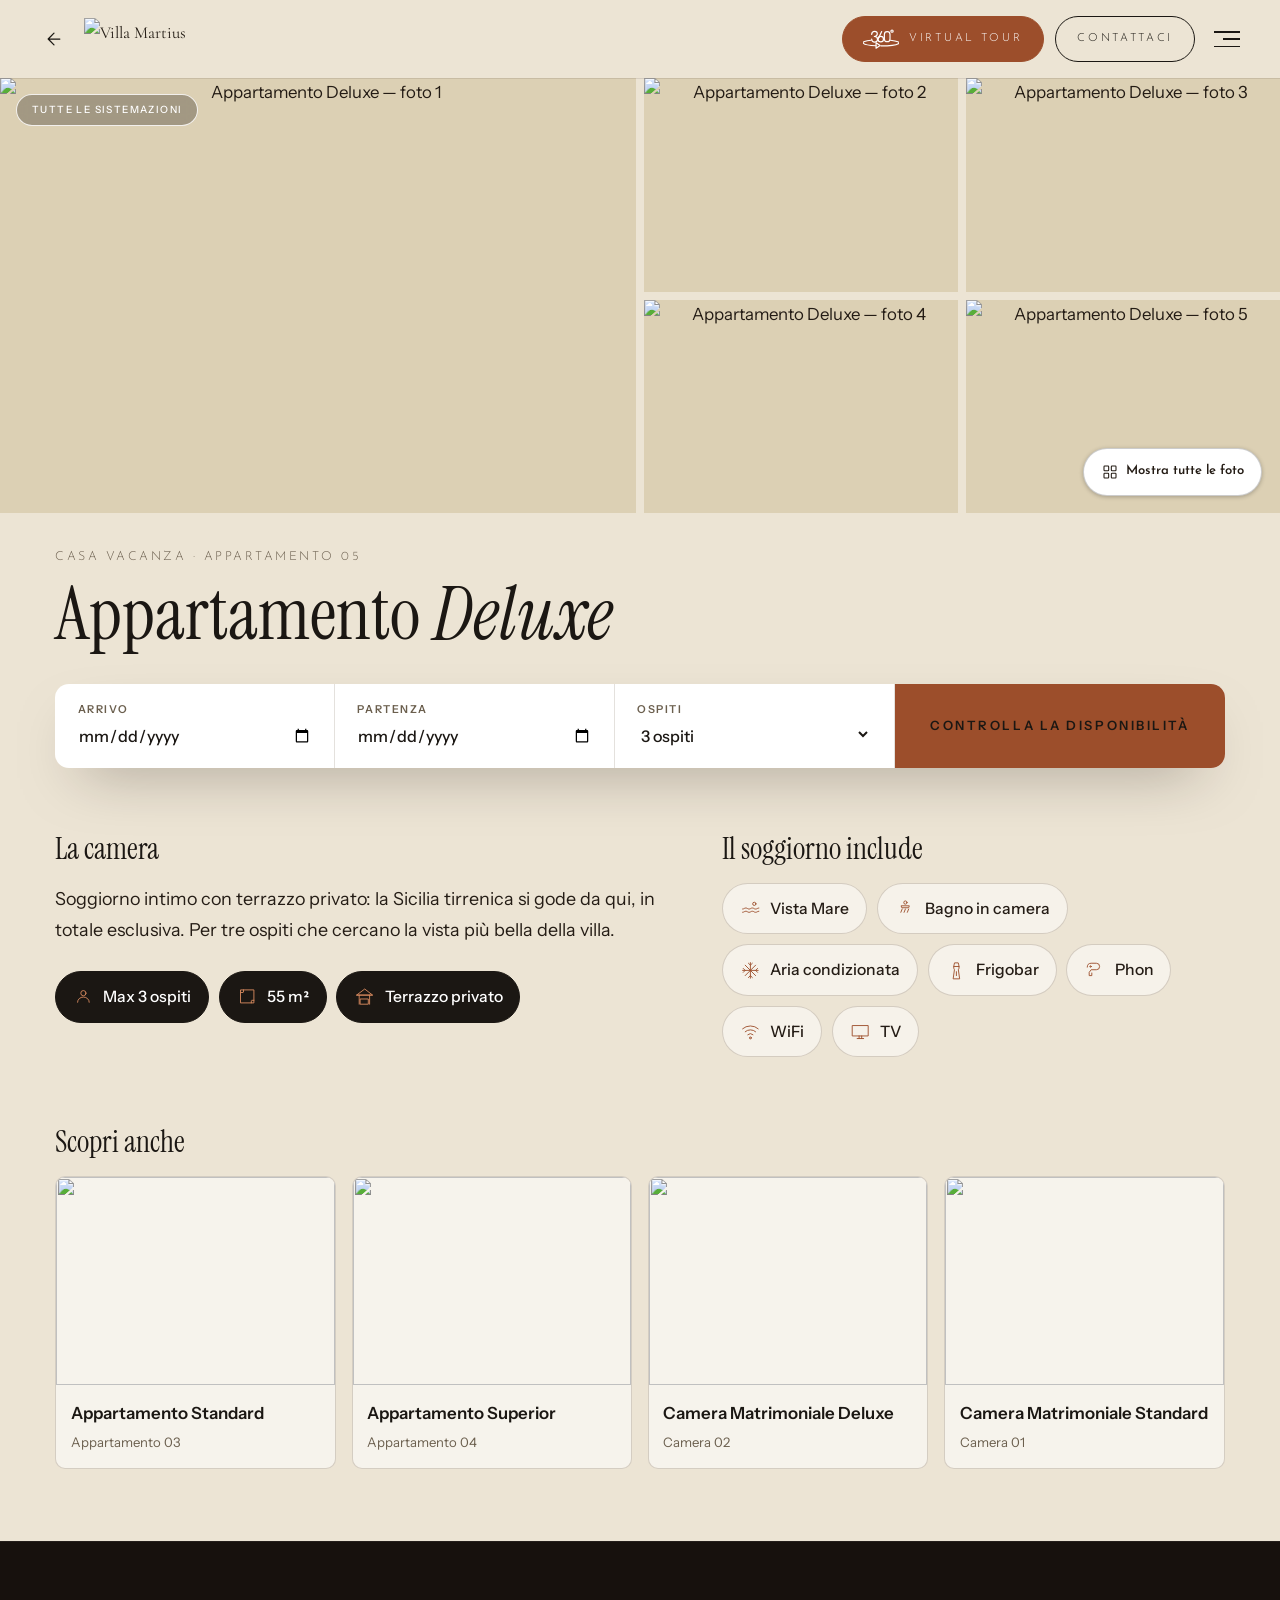
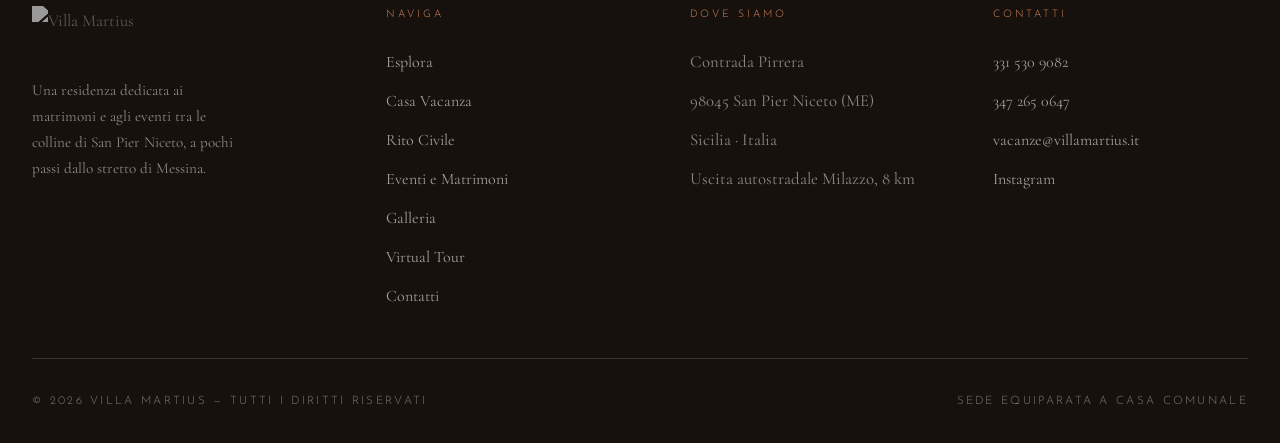
==== appartamento-deluxe.html @ 46c7e73c "Redesign: palette travertino/terracotta su tutto il sito - Sostituita la palette oro-senape con trav" ====
<!DOCTYPE html>
<html lang="it">
<head>
<meta charset="UTF-8">
<meta name="viewport" content="width=device-width, initial-scale=1.0, viewport-fit=cover">
<title>Appartamento Deluxe · Villa Martius</title>
<meta name="description" content="Appartamento Deluxe a Villa Martius — max 3 ospiti, 55 m&sup2;. Casa Vacanza a San Pier Niceto, Messina.">
<meta name="format-detection" content="telephone=no">
<meta name="apple-mobile-web-app-capable" content="yes">
<meta name="apple-mobile-web-app-status-bar-style" content="black-translucent">
<meta property="og:title" content="Appartamento Deluxe · Villa Martius">
<meta property="og:description" content="Appartamento Deluxe a Villa Martius — max 3 ospiti, 55 m&sup2;. Casa Vacanza a San Pier Niceto, Messina.">
<meta property="og:image" content="assets/img/hero-garden.jpg">
<meta property="og:type" content="website">
<meta name="theme-color" content="#ECE4D4">
<link rel="icon" type="image/png" href="assets/img/logo.png">
<link rel="preconnect" href="https://fonts.googleapis.com">
<link rel="preconnect" href="https://fonts.gstatic.com" crossorigin>
<link href="https://fonts.googleapis.com/css2?family=Cormorant+Garamond:ital,wght@0,300;0,400;0,500;0,600;1,300;1,400&family=Josefin+Sans:wght@300;400&display=swap" rel="stylesheet">
<link href="https://fonts.googleapis.com/css2?family=Instrument+Serif:ital@0;1&family=Instrument+Sans:wght@400;500;600&display=swap" rel="stylesheet">
<link rel="stylesheet" href="assets/css/style.css">
</head>
<body class="">
<!-- Mobile menu -->
<div class="mobile-menu" id="mobileMenu" role="dialog" aria-modal="true" aria-label="Menu di navigazione">
  <button class="mobile-close" id="menuClose" aria-label="Chiudi menu">✕ Chiudi</button>
  <a href="esplora.html"          class="menu-link">Esplora</a>
  <a href="casa-vacanza.html"     class="menu-link active">Casa Vacanza</a>
  <a href="rito-civile.html"      class="menu-link">Rito Civile</a>
  <a href="galleria.html"         class="menu-link">Galleria</a>
  <a href="matrimoni-eventi.html" class="menu-link">Matrimoni &amp; Eventi</a>
  <a href="virtual-tour.html"     class="menu-link">Virtual Tour</a>
  <a href="contatti.html"         class="mobile-menu-cta">Contattaci</a>
</div>

<!-- Nav -->
<nav class="nav v2" aria-label="Navigazione principale">
  <button class="nav-back" id="navBack" aria-label="Torna alla pagina precedente">
    <svg viewBox="0 0 24 24" aria-hidden="true"><path d="M19 12H5M12 19l-7-7 7-7"/></svg>
  </button>
  <div class="nav-logo">
    <a href="esplora.html" aria-label="Villa Martius — esplora">
      <img src="assets/img/logo.png" alt="Villa Martius">
    </a>
  </div>
  <div class="nav-actions">
    <a href="virtual-tour.html" class="nav-vt" aria-label="Virtual Tour">
      <svg class="nav-vt-icon" viewBox="0 -2 80 44" aria-hidden="true"><path d="M19.2 9.8C19.5 5.5 22.5 3.2 26 3.2C29.5 3.2 31.8 5.5 31.8 8.6C31.8 11.8 29.2 14 25.2 14.4C29.8 14.4 32.3 16.8 32.3 20.4C32.3 24.2 29.5 26.8 25.8 26.8C22.2 26.8 19.6 24.6 19.3 20.4"/><path d="M41.5 3.5L34.2 19"/><circle cx="39.5" cy="20.3" r="6"/><path d="M47.5 9.75A6.25 6.25 0 0 1 60 9.75V19.75A6.25 6.25 0 0 1 47.5 19.75Z"/><circle cx="64.5" cy="2.5" r="2.5"/><path d="M61 22.7A40 6.8 0 0 1 40 35.3"/><path d="M18 22.8A40 6.8 0 0 0 29 35"/><path d="M29 28.5V40.5L38 34.5Z"/></svg>
      <span class="nav-vt-text">Virtual Tour</span>
    </a>
    <a href="contatti.html" class="nav-cta" aria-label="Contattaci">
      <svg class="nav-cta-icon" viewBox="0 0 24 24" aria-hidden="true"><path d="M4 6h16v12H4z M4 6l8 6 8-6"/></svg>
      Contattaci
    </a>
    <button class="hamburger" id="hamburger" aria-label="Apri menu" aria-expanded="false">
      <span class="hamb-icon" aria-hidden="true"><span></span><span></span><span></span></span>
    </button>
  </div>
</nav>

<section class="room-detail">
  <div class="rd-top">
    <a class="rd-crumb" href="casa-vacanza.html">Tutte le sistemazioni</a>
    <div class="rd-mosaic rd-n5"><button type="button" class="rd-tile" data-i="0" aria-label="Apri foto 1"><img src="assets/img/couple.jpg" alt="Appartamento Deluxe — foto 1" loading="eager"></button><button type="button" class="rd-tile" data-i="1" aria-label="Apri foto 2"><img src="assets/img/hero-garden.jpg" alt="Appartamento Deluxe — foto 2" loading="lazy"></button><button type="button" class="rd-tile" data-i="2" aria-label="Apri foto 3"><img src="assets/img/casa-vacanza.jpg" alt="Appartamento Deluxe — foto 3" loading="lazy"></button><button type="button" class="rd-tile" data-i="3" aria-label="Apri foto 4"><img src="assets/img/hall.jpg" alt="Appartamento Deluxe — foto 4" loading="lazy"></button><button type="button" class="rd-tile" data-i="4" aria-label="Apri foto 5"><img src="assets/img/pool.jpg" alt="Appartamento Deluxe — foto 5" loading="lazy"></button><button type="button" class="rd-swap" aria-label="Foto successiva" title="Foto successiva"><svg viewBox="0 0 24 48" aria-hidden="true"><path d="M5 4l15 20L5 44"/></svg></button><button type="button" class="rd-showall" aria-label="Mostra tutte le foto"><svg viewBox="0 0 24 24" aria-hidden="true"><rect x="3" y="3" width="7" height="7" rx="1"/><rect x="14" y="3" width="7" height="7" rx="1"/><rect x="3" y="14" width="7" height="7" rx="1"/><rect x="14" y="14" width="7" height="7" rx="1"/></svg>Mostra tutte le foto</button></div>
  </div>

  <header class="rd-head">
    <span class="label">Casa Vacanza &middot; Appartamento 05</span>
    <h1 class="rd-title">Appartamento <em>Deluxe</em></h1>
  </header>

  <form class="rd-book" onsubmit="return false" aria-label="Controlla la disponibilit&agrave;">
    <div class="rd-field"><label for="appartamento-deluxe-in">Arrivo</label><input id="appartamento-deluxe-in" type="date"></div>
    <div class="rd-field"><label for="appartamento-deluxe-out">Partenza</label><input id="appartamento-deluxe-out" type="date"></div>
    <div class="rd-field"><label for="appartamento-deluxe-g">Ospiti</label><select id="appartamento-deluxe-g"><option value="1">1 ospite</option><option value="2">2 ospiti</option><option value="3" selected>3 ospiti</option></select></div>
    <button type="submit" class="rd-cta">Controlla la disponibilit&agrave;</button>
  </form>

  <div class="rd-body">
    <div class="rd-col">
      <h2 class="rd-h">La camera</h2>
      <p class="rd-intro">Soggiorno intimo con terrazzo privato: la Sicilia tirrenica si gode da qui, in totale esclusiva. Per tre ospiti che cercano la vista pi&ugrave; bella della villa.</p>
      <div class="rd-facts"><span class="rd-fact"><span class="rd-ic" aria-hidden="true"><svg viewBox="0 0 32 32" aria-hidden="true"><circle cx="16" cy="11" r="4"/><path d="M7 25c0-4.5 4-8 9-8s9 3.5 9 8"/></svg></span>Max 3 ospiti</span><span class="rd-fact"><span class="rd-ic" aria-hidden="true"><svg viewBox="0 0 32 32" aria-hidden="true"><rect x="6" y="6" width="20" height="20"/><path d="M10 6v3M6 10h3M26 22h-3M22 26v-3"/></svg></span>55 m&sup2;</span><span class="rd-fact"><span class="rd-ic" aria-hidden="true"><svg viewBox="0 0 32 32" aria-hidden="true"><path d="M4 14h24M16 5L4 14h24zM8 14v14M24 14v14M10 20h12v8H10z"/></svg></span>Terrazzo privato</span></div>
    </div>
    <div class="rd-col">
      <h2 class="rd-h">Il soggiorno include</h2>
      <div class="rd-chips"><span class="rd-chip"><span class="rd-ic" aria-hidden="true"><svg viewBox="0 0 32 32" aria-hidden="true"><circle cx="22" cy="9" r="2.5"/><path d="M4 17c2.5 0 2.5-1.6 5-1.6s2.5 1.6 5 1.6 2.5-1.6 5-1.6 2.5 1.6 5 1.6 2.5-1.6 5-1.6M4 22c2.5 0 2.5-1.6 5-1.6s2.5 1.6 5 1.6 2.5-1.6 5-1.6 2.5 1.6 5 1.6 2.5-1.6 5-1.6"/></svg></span>Vista Mare</span><span class="rd-chip"><span class="rd-ic" aria-hidden="true"><svg viewBox="0 0 32 32" aria-hidden="true"><circle cx="16" cy="7" r="2.5"/><path d="M10 12h12l-1 3H11z M11 17l-2 5M16 17l-2 5M21 17l-2 5"/></svg></span>Bagno in camera</span><span class="rd-chip"><span class="rd-ic" aria-hidden="true"><svg viewBox="0 0 32 32" aria-hidden="true"><path d="M16 4v24M4 16h24M8 8l16 16M24 8L8 24M13 5l3 3 3-3M13 27l3-3 3 3M5 13l3 3-3 3M27 13l-3 3 3 3"/></svg></span>Aria condizionata</span><span class="rd-chip"><span class="rd-ic" aria-hidden="true"><svg viewBox="0 0 32 32" aria-hidden="true"><path d="M13 5c-1 4-2 7 0 10l-2 14h10l-2-14c2-3 1-6 0-10z M12 10h8M16 18v6"/></svg></span>Frigobar</span><span class="rd-chip"><span class="rd-ic" aria-hidden="true"><svg viewBox="0 0 32 32" aria-hidden="true"><path d="M5 11a6 6 0 0 1 6-6h8a5 5 0 0 1 0 10h-8l-3 4v5h4v-4"/><circle cx="10" cy="10" r="1.1"/></svg></span>Phon</span><span class="rd-chip"><span class="rd-ic" aria-hidden="true"><svg viewBox="0 0 32 32" aria-hidden="true"><path d="M4 12a18 18 0 0 1 24 0M8 16.5a12 12 0 0 1 16 0M12 21a6 6 0 0 1 8 0"/><circle cx="16" cy="26" r="1.5"/></svg></span>WiFi</span><span class="rd-chip"><span class="rd-ic" aria-hidden="true"><svg viewBox="0 0 32 32" aria-hidden="true"><rect x="4" y="7" width="24" height="16"/><path d="M11 27h10M14 23v4M18 23v4"/></svg></span>TV</span></div>
    </div>
  </div>

  <div class="rd-more">
    <h2 class="rd-h">Scopri anche</h2>
    <div class="rd-cards"><a class="rd-card" href="appartamento-standard.html"><span class="rd-card-im"><img src="assets/img/hero-garden.jpg" alt="" loading="lazy"></span><b>Appartamento Standard</b><span>Appartamento 03</span></a><a class="rd-card" href="appartamento-superior.html"><span class="rd-card-im"><img src="assets/img/pool.jpg" alt="" loading="lazy"></span><b>Appartamento Superior</b><span>Appartamento 04</span></a><a class="rd-card" href="camera-deluxe.html"><span class="rd-card-im"><img src="assets/img/hall.jpg" alt="" loading="lazy"></span><b>Camera Matrimoniale Deluxe</b><span>Camera 02</span></a><a class="rd-card" href="camera-standard.html"><span class="rd-card-im"><img src="assets/img/casa-vacanza.jpg" alt="" loading="lazy"></span><b>Camera Matrimoniale Standard</b><span>Camera 01</span></a></div>
  </div>

  <div class="rd-sticky" aria-hidden="false"><button type="button" class="rd-cta">Controlla la disponibilit&agrave;</button></div>
</section>

<script>
(function(){
  var mosaic=document.querySelector('.rd-mosaic'),tiles=[].slice.call(document.querySelectorAll('.rd-tile')),swap=document.querySelector('.rd-swap'),showall=document.querySelector('.rd-showall');
  /* barra fissa mobile: compare quando il modulo disponibilita esce dallo schermo */
  var form=document.querySelector('.rd-book'), bar=document.querySelector('.rd-sticky');
  if(form&&bar&&'IntersectionObserver' in window){
    new IntersectionObserver(function(en){bar.classList.toggle('on',!en[0].isIntersecting&&en[0].boundingClientRect.top<0);},{threshold:0}).observe(form);
    bar.querySelector('button').addEventListener('click',function(){form.scrollIntoView({behavior:'smooth',block:'center'});var i=form.querySelector('input');if(i)setTimeout(function(){i.focus({preventScroll:true});},450);});
  }
  if(!tiles.length) return;
  var box=null,idx=0,last=null;
  function paint(){var t=tiles[idx].querySelector('img');box.querySelector('img').src=t.src;box.querySelector('img').alt=t.alt;box.querySelector('.lb-n').textContent=(idx+1)+' / '+tiles.length;}
  function go(n){idx=(n+tiles.length)%tiles.length;paint();}
  function close(){if(!box)return;document.removeEventListener('keydown',key);box.remove();box=null;document.body.style.overflow='';if(last)last.focus();}
  function key(e){if(e.key==='Escape')close();else if(e.key==='ArrowLeft')go(idx-1);else if(e.key==='ArrowRight')go(idx+1);}
  function open(i){
    last=document.activeElement;idx=i;box=document.createElement('div');box.className='lb';box.setAttribute('role','dialog');box.setAttribute('aria-modal','true');box.setAttribute('aria-label','Galleria foto');
    box.innerHTML='<div class="lb-fig"><img alt=""><button class="lb-x" aria-label="Chiudi"><svg viewBox="0 0 24 24" aria-hidden="true"><path d="M5 5l14 14M19 5L5 19"/></svg></button><button class="lb-p" aria-label="Foto precedente"><svg viewBox="0 0 24 48" aria-hidden="true"><path d="M19 4L5 24l14 20"/></svg></button><button class="lb-nx" aria-label="Foto successiva"><svg viewBox="0 0 24 48" aria-hidden="true"><path d="M5 4l14 20L5 44"/></svg></button><div class="lb-n"></div></div>';
    document.body.appendChild(box);document.body.style.overflow='hidden';paint();
    if(tiles.length<2){box.querySelector('.lb-p').hidden=true;box.querySelector('.lb-nx').hidden=true;}
    box.querySelector('.lb-x').onclick=close;box.querySelector('.lb-p').onclick=function(){go(idx-1)};box.querySelector('.lb-nx').onclick=function(){go(idx+1)};
    box.addEventListener('click',function(e){if(e.target===box)close();});
    var x0=null;box.addEventListener('touchstart',function(e){x0=e.touches[0].clientX;},{passive:true});
    box.addEventListener('touchend',function(e){if(x0===null)return;var dx=e.changedTouches[0].clientX-x0;if(Math.abs(dx)>40)go(idx+(dx<0?1:-1));x0=null;});
    document.addEventListener('keydown',key);box.querySelector('.lb-x').focus();
  }
  tiles.forEach(function(t){t.addEventListener('click',function(){open(tiles.indexOf(t));});});
  if(showall)showall.addEventListener('click',function(){open(0);});
  if(swap&&tiles.length>1){
    swap.addEventListener('click',function(){
      mosaic.classList.add('is-swapping');
      setTimeout(function(){mosaic.insertBefore(mosaic.firstElementChild,swap);tiles=[].slice.call(mosaic.querySelectorAll('.rd-tile'));mosaic.classList.remove('is-swapping');},200);
    });
  }else if(swap){swap.hidden=true;}
})();
</script>
<!-- Footer -->
<footer class="footer">
  <div class="footer-grid">
    <div class="footer-brand">
      <div class="footer-logo">
        <img src="assets/img/logo.png" alt="Villa Martius">
      </div>
      <p>Una residenza dedicata ai matrimoni e agli eventi tra le colline di San Pier Niceto, a pochi passi dallo stretto di Messina.</p>
    </div>
    <div class="footer-col">
      <h4>Naviga</h4>
      <ul>
        <li><a href="esplora.html">Esplora</a></li>
        <li><a href="casa-vacanza.html">Casa Vacanza</a></li>
        <li><a href="rito-civile.html">Rito Civile</a></li>
        <li><a href="matrimoni.html">Eventi e Matrimoni</a></li>
        <li><a href="galleria.html">Galleria</a></li>
        <li><a href="virtual-tour.html">Virtual Tour</a></li>
        <li><a href="contatti.html">Contatti</a></li>
      </ul>
    </div>
    <div class="footer-col">
      <h4>Dove Siamo</h4>
      <ul>
        <li>Contrada Pirrera</li>
        <li>98045 San Pier Niceto (ME)</li>
        <li>Sicilia · Italia</li>
        <li>Uscita autostradale Milazzo, 8 km</li>
      </ul>
    </div>
    <div class="footer-col">
      <h4>Contatti</h4>
      <ul>
        <li><a href="tel:+393315309082">331 530 9082</a></li>
        <li><a href="tel:+393472650647">347 265 0647</a></li>
        <li><a href="mailto:vacanze@villamartius.it">vacanze@villamartius.it</a></li>
        <li><a href="https://instagram.com/villa_martius_messina" target="_blank" rel="noopener">Instagram</a></li>
      </ul>
    </div>
  </div>
  <div class="footer-bottom">
    <span>© 2026 Villa Martius — Tutti i diritti riservati</span>
    <span>Sede equiparata a Casa Comunale</span>
  </div>
</footer>

<script src="assets/js/main.js" defer></script>
</body>
</html>
---- assets/css/style.css ----
/* ═══════════════════════════════════════════════════════════
   VILLA MARTIUS · Design System
   Ispirazione: Borgo Egnazia — travertino caldo, editoriale
   ═══════════════════════════════════════════════════════════ */

:root {
  /* Palette — Travertino & Terracotta (default) */
  --bg:         #ECE4D4;
  --bg-warm:    #DCD0B4;
  --bg-dark:    #1B1713;
  --dark:       #1B1713;
  --body-txt:   #241C15;
  --muted:      #6B5F4E;
  --gold:       #9C4E2B;
  --gold-lt:    #D98B5F;
  --terracotta: #9C4E2B;
  --rule:       rgba(90,70,45,0.22);
  --rule-dark:  rgba(255,255,255,0.14);
  --title:      #1B1713;   /* default = come dark (travertino) */

  /* Type */
  --serif:      'Cormorant Garamond', 'Times New Roman', Georgia, serif;
  --sans:       'Josefin Sans', system-ui, sans-serif;

  /* Scale */
  --pad-page:   3rem;
  --pad-section:8rem;
}

/* ─── Palette MATRIMONI · Prugna & Oro Rosa ─────────────── */
body.theme-plum {
  --dark:      #3F1F35;    /* prugna scuro */
  --bg-dark:   #3F1F35;
  --gold:      #8E4B6F;    /* rosa antica (accent principale) */
  --gold-lt:   #C19A6B;    /* oro rosa (variante chiara) */
  --title:     #3F1F35;    /* titoli prugna scuro */
  --rule:      rgba(63,31,53,0.3);
  --rule-dark: rgba(193,154,107,0.22);
}

/* ─── Palette EVENTI · Smeraldo & Champagne ─────────────── */
body.theme-emerald {
  --dark:      #0F3B30;    /* smeraldo scuro */
  --bg-dark:   #0F3B30;
  --gold:      #2A6B5A;    /* verde chiaro (accent principale) */
  --gold-lt:   #D4C195;    /* champagne (variante chiara) */
  --title:     #2A6B5A;    /* titoli verde chiaro */
  --rule:      rgba(42,107,90,0.3);
  --rule-dark: rgba(212,193,149,0.22);
}

/* Reset */
*, *::before, *::after { box-sizing: border-box; margin: 0; padding: 0; }
:root { color-scheme: light; }           /* no auto-dark su mobile */
html {
  font-size: 16px;
  scroll-behavior: smooth;
  -webkit-text-size-adjust: 100%;
  background: var(--bg);                 /* fallback contro dark mode mobile */
}
body {
  background: var(--bg);
  color: var(--body-txt);
  font-family: var(--serif);
  font-weight: 400;
  font-size: 1.05rem;
  line-height: 1.75;
  overflow-x: hidden;
  -webkit-font-smoothing: antialiased;
  -moz-osx-font-smoothing: grayscale;
}
img, svg { display: block; max-width: 100%; }
a { color: inherit; text-decoration: none; }
button { cursor: pointer; border: none; background: none; font: inherit; color: inherit; }
::selection { background: var(--gold); color: #fff; }

/* ─── TYPOGRAPHY UTILITIES ────────────────────────────────── */
.label {
  font-family: var(--sans);
  font-weight: 300;
  font-size: 0.7rem;
  letter-spacing: 0.28em;
  text-transform: uppercase;
  color: var(--gold);
}
.label-dark { color: var(--gold-lt); }
.display {
  font-family: var(--serif);
  font-weight: 300;
  line-height: 1.05;
  letter-spacing: -0.005em;
  color: var(--title);                 /* smeraldo medio, unificato */
}
.display-italic { font-style: italic; }
.body-copy {
  max-width: 54ch;
  font-size: 1.1rem;
  line-height: 1.8;
}
.body-copy + .body-copy { margin-top: 1.1rem; }

/* Dividers */
.rule-gold {
  display: inline-block;
  width: 44px;
  height: 1px;
  background: var(--gold);
  margin: 1.5rem 0;
  border: none;
}
.rule-full {
  width: 100%;
  height: 1px;
  background: var(--rule);
  border: none;
}

/* ─── BUTTONS ─────────────────────────────────────────────── */
.btn {
  display: inline-block;
  font-family: var(--sans);
  font-weight: 300;
  font-size: 0.72rem;
  letter-spacing: 0.24em;
  text-transform: uppercase;
  padding: 1rem 2.4rem;
  border: 1px solid;
  transition: background 0.4s, color 0.4s, border-color 0.4s;
  cursor: pointer;
}
.btn-ghost-light { color: #fff; border-color: rgba(255,255,255,0.55); }
.btn-ghost-light:hover { background: rgba(255,255,255,0.12); }
.btn-ghost-dark { color: var(--dark); border-color: var(--dark); }
.btn-ghost-dark:hover { background: var(--dark); color: var(--bg); }
.btn-solid-dark {
  background: var(--dark); color: var(--bg); border-color: var(--dark);
}
.btn-solid-dark:hover { background: var(--gold); border-color: var(--gold); }
.link-underline {
  font-family: var(--sans);
  font-weight: 300;
  font-size: 0.72rem;
  letter-spacing: 0.24em;
  text-transform: uppercase;
  color: var(--dark);
  border-bottom: 1px solid var(--gold);
  padding-bottom: 0.3rem;
  transition: color 0.3s, border-color 0.3s;
}
.link-underline:hover { color: var(--gold); }
.link-underline-light {
  color: rgba(255,255,255,0.85);
  border-color: var(--gold-lt);
}
.link-underline-light:hover { color: var(--gold-lt); }

/* ─── NAVBAR ─────────────────────────────────────────────── */
.nav {
  position: fixed;
  top: env(safe-area-inset-top, 0px);
  left: 0; right: 0;
  z-index: 100;
  display: grid;
  grid-template-columns: 1fr auto 1fr;
  align-items: center;
  padding: 1.6rem 3rem;
  transition: background 0.5s, padding 0.4s, backdrop-filter 0.5s;
}
.nav.solid,
.nav.scrolled {
  background: rgba(242,236,224,0.96);
  backdrop-filter: blur(10px);
  padding: 1rem 3rem;
  box-shadow: 0 1px 0 var(--rule);
}
.nav-links {
  display: flex;
  gap: 2.2rem;
  list-style: none;
}
.nav-links.left  { justify-content: flex-start; }
.nav-links.right { justify-content: flex-end; }
.nav-links a {
  font-family: var(--sans);
  font-weight: 300;
  font-size: 0.7rem;
  letter-spacing: 0.22em;
  text-transform: uppercase;
  color: rgba(255,255,255,0.9);
  position: relative;
  padding: 0.4rem 0;
  transition: color 0.3s;
}
.nav.solid .nav-links a,
.nav.scrolled .nav-links a { color: var(--body-txt); }
.nav-links a:hover { color: var(--gold-lt); }
.nav.solid .nav-links a:hover,
.nav.scrolled .nav-links a:hover { color: var(--gold); }
.nav-links a.active::after {
  content: "";
  position: absolute;
  bottom: 0;
  left: 50%;
  transform: translateX(-50%);
  width: 18px;
  height: 1px;
  background: currentColor;
}
.nav-logo {
  display: flex;
  justify-content: center;
  align-items: center;
}
.nav-logo img {
  height: 54px;
  width: auto;
  filter: brightness(0) invert(1);
  transition: filter 0.5s, height 0.4s;
}
.nav.solid .nav-logo img,
.nav.scrolled .nav-logo img { filter: none; height: 44px; }
/* Hamburger — nuovo design elegante con label */
.hamburger {
  display: none;
  align-items: center;
  gap: 0.75rem;
  padding: 0.55rem 0.9rem 0.55rem 0.6rem;
  background: transparent;
  border: none;
  cursor: pointer;
  color: #fff;
  min-height: 44px;
  margin-left: auto;
  transition: color 0.3s ease;
}
.hamburger:hover { color: var(--gold-lt); }
.hamb-icon {
  position: relative;
  width: 26px;
  height: 16px;
  display: flex;
  flex-direction: column;
  justify-content: space-between;
  flex-shrink: 0;
}
.hamb-icon span {
  display: block;
  height: 1.5px;                        /* linee più marcate */
  background: currentColor;
  width: 100%;
  transition: width 0.4s ease;
}
.hamb-icon span:nth-child(2) { width: 65%; align-self: flex-end; }
.hamburger:hover .hamb-icon span:nth-child(2) { width: 100%; }
.hamb-label {
  font-family: var(--sans);
  font-weight: 400;
  font-size: 0.72rem;
  letter-spacing: 0.28em;
  text-transform: uppercase;
  line-height: 1;
}
.nav.solid .hamburger,
.nav.scrolled .hamburger { color: var(--dark); }
.nav.solid .hamburger:hover,
.nav.scrolled .hamburger:hover { color: var(--gold); }

/* ─── MOBILE MENU ──────────────────────────────────────────── */
.mobile-menu {
  position: fixed;
  inset: 0;
  z-index: 200;
  background: linear-gradient(160deg, #1B1713 0%, #2A1F16 60%, #1B1713 100%);
  display: flex;
  flex-direction: column;
  align-items: center;
  justify-content: center;
  gap: 1.8rem;
  padding: 5rem 2rem 3rem;
  transform: translateY(-100%);
  transition: transform 0.6s cubic-bezier(0.76,0,0.24,1);
  overflow-y: auto;
}
.mobile-menu.open { transform: translateY(0); }
.mobile-menu::before {
  content: "Menu";
  font-family: var(--sans);
  font-weight: 400;
  font-size: 0.68rem;
  letter-spacing: 0.42em;
  text-transform: uppercase;
  color: var(--gold-lt);
  margin-bottom: 1.2rem;
}
.mobile-close {
  position: absolute;
  top: 1.6rem; right: 1.6rem;
  display: inline-flex;
  align-items: center;
  gap: 0.6rem;
  font-family: var(--sans);
  font-weight: 400;
  font-size: 0.72rem;
  letter-spacing: 0.28em;
  text-transform: uppercase;
  color: rgba(255,255,255,0.8);
  padding: 0.6rem 0.9rem;
  transition: color 0.3s;
}
.mobile-close:hover { color: var(--gold-lt); }
.mobile-menu a {
  font-family: var(--serif);
  font-weight: 400;
  font-style: italic;
  font-size: 2.2rem;
  color: #fff;
  transition: color 0.3s, letter-spacing 0.3s, transform 0.3s;
  letter-spacing: 0.005em;
  line-height: 1.2;
  position: relative;
  display: inline-flex;
  align-items: center;
  gap: 0.9rem;
}
.mobile-menu a::before {
  content: "";
  display: inline-block;
  width: 0;
  height: 1px;
  background: var(--gold-lt);
  transition: width 0.35s ease;
}
.mobile-menu a:hover,
.mobile-menu a.active {
  color: var(--gold-lt);
}
.mobile-menu a:hover::before,
.mobile-menu a.active::before {
  width: 24px;
}
.mobile-menu-cta {
  margin-top: 2rem;
  font-family: var(--sans);
  font-weight: 400;
  font-style: normal;              /* override italic ereditato */
  font-size: 0.72rem;
  letter-spacing: 0.32em;
  text-transform: uppercase;
  color: var(--gold-lt);           /* testo oro chiaro */
  background: transparent;         /* ghost, non più bianco pieno */
  border: 1px solid var(--gold-lt);
  padding: 1.1rem 2.6rem;
  transition: background 0.35s, color 0.35s, letter-spacing 0.35s, border-color 0.35s;
}
.mobile-menu-cta:hover {
  background: var(--gold-lt);
  color: var(--dark);
  border-color: var(--gold-lt);
  letter-spacing: 0.36em;
}

/* ─── HERO (full screen, home) ─────────────────────────────── */
.hero {
  position: relative;
  height: 100svh;
  min-height: 620px;
  overflow: hidden;
  display: flex;
  flex-direction: column;
  align-items: center;
  justify-content: center;
}
.hero-bg {
  position: absolute;
  inset: 0;
  background-size: cover;
  background-position: center 45%;
  transform: scale(1.05);
  animation: heroZoom 9s ease-out forwards;
}
@keyframes heroZoom {
  from { transform: scale(1.05); }
  to   { transform: scale(1); }
}
.hero-overlay {
  position: absolute;
  inset: 0;
  background: linear-gradient(
    180deg,
    rgba(31,22,17,0.55) 0%,
    rgba(31,22,17,0.18) 40%,
    rgba(31,22,17,0.4) 100%
  );
}
.hero-content {
  position: relative;
  z-index: 2;
  text-align: center;
  padding: 0 1.5rem;
  animation: heroFade 1.4s ease-out 0.5s both;
}
@keyframes heroFade {
  from { opacity: 0; transform: translateY(20px); }
  to   { opacity: 1; transform: translateY(0); }
}
.hero-eyebrow {
  font-family: var(--sans);
  font-weight: 300;
  font-size: 0.68rem;
  letter-spacing: 0.32em;
  text-transform: uppercase;
  color: rgba(255,255,255,0.68);
  margin-bottom: 1.6rem;
}
.hero-title {
  font-family: var(--serif);
  font-weight: 300;
  font-size: clamp(3.4rem, 8.5vw, 7.5rem);
  line-height: 1;
  color: #fff;
  letter-spacing: 0.02em;
  margin-bottom: 1rem;
}
.hero-sub {
  font-family: var(--serif);
  font-style: italic;
  font-weight: 300;
  font-size: clamp(1.15rem, 2.2vw, 1.6rem);
  color: rgba(255,255,255,0.85);
  margin-bottom: 2.8rem;
  letter-spacing: 0.02em;
}
.hero-scroll {
  position: absolute;
  bottom: 2.6rem;
  left: 50%;
  transform: translateX(-50%);
  display: flex;
  flex-direction: column;
  align-items: center;
  gap: 0.5rem;
  color: rgba(255,255,255,0.55);
  font-family: var(--sans);
  font-weight: 300;
  font-size: 0.6rem;
  letter-spacing: 0.24em;
  text-transform: uppercase;
}
.scroll-line {
  width: 1px;
  height: 42px;
  background: rgba(255,255,255,0.35);
  animation: scrollLine 2s ease-in-out infinite;
}
@keyframes scrollLine {
  0%,100% { opacity: 0.3; transform: scaleY(1); transform-origin: top; }
  50%     { opacity: 0.85; transform: scaleY(0.4); transform-origin: top; }
}

/* ─── PAGE HERO (subpages) — fascia stretta, altezza fissa ───── */
.page-hero {
  position: relative;
  height: 280px;
  min-height: 0;
  max-height: 280px;
  padding: 5rem 2rem 1.4rem;
  overflow: hidden;
  display: flex;
  flex-direction: column;
  align-items: center;
  justify-content: center;
}
.page-hero .hero-bg { transform: scale(1); animation: none; }
.page-hero .hero-overlay {
  background: linear-gradient(180deg, rgba(31,22,17,0.78), rgba(31,22,17,0.58));
}
.page-hero .hero-content { animation: heroFade 1s ease-out 0.2s both; }
.page-hero-title {
  font-family: var(--serif);
  font-weight: 300;
  font-size: clamp(2.4rem, 4.5vw, 3.6rem);  /* ridotto per fascia stretta */
  line-height: 1.05;
  color: #fff;
  letter-spacing: 0.02em;
}
.page-hero-sub {
  font-family: var(--serif);
  font-style: italic;
  font-weight: 300;
  font-size: clamp(1rem, 1.8vw, 1.3rem);
  color: rgba(255,255,255,0.8);
  margin-top: 1rem;
}
.breadcrumb {
  font-family: var(--sans);
  font-weight: 300;
  font-size: 0.65rem;
  letter-spacing: 0.28em;
  text-transform: uppercase;
  color: rgba(255,255,255,0.6);
  margin-bottom: 1.4rem;
}
.breadcrumb a { color: inherit; transition: color 0.3s; }
.breadcrumb a:hover { color: var(--gold-lt); }

/* ─── SECTION LAYOUTS ──────────────────────────────────────── */
.section {
  padding: var(--pad-section) var(--pad-page);
  background: var(--bg);
}
.section-warm { background: var(--bg-warm); }
.section-dark { background: var(--dark); color: rgba(255,255,255,0.85); }
.section-dark .display { color: #fff; }
.section-dark .body-copy { color: rgba(255,255,255,0.7); }
.section-dark .label { color: var(--gold-lt); }

.section-header { text-align: center; margin-bottom: 4.5rem; }
.section-header .display {
  font-size: clamp(2.2rem, 4vw, 3.4rem);
  margin-top: 1rem;
  max-width: 22ch;
  margin-left: auto;
  margin-right: auto;
}
.section-header .body-copy {
  margin: 2rem auto 0;
  color: var(--muted);
  font-style: italic;
  font-size: 1.15rem;
  max-width: 55ch;
}
.section-header.left { text-align: left; }
.section-header.left .display { margin-left: 0; }
.section-header.left .body-copy { margin-left: 0; }

/* Two-column split (image + text) */
.split {
  display: grid;
  grid-template-columns: 1fr 1fr;
  min-height: 640px;
}
.split-image {
  position: relative;
  overflow: hidden;
  background: var(--bg-warm);
}
.split-image img {
  width: 100%; height: 100%;
  object-fit: cover;
  transition: transform 1s ease;
}
.split-image:hover img { transform: scale(1.04); }
.split-text {
  padding: 3.5rem 4.5rem;              /* era 5.5rem — meno respiro inutile */
  display: flex;
  flex-direction: column;
  justify-content: center;
}
.split-text .display {
  font-size: clamp(2.2rem, 4vw, 3.4rem);
  margin: 1rem 0 1.6rem;
}
.split-text .btn,
.split-text .link-underline {
  margin-top: 2.5rem;
  align-self: flex-start;
}
.split.reverse .split-image { order: 2; }
.split.reverse .split-text  { order: 1; }

/* Editorial figure with caption (Borgo Egnazia style) */
.editorial-figure {
  max-width: 1200px;
  margin: 0 auto;
}
.editorial-figure img {
  width: 100%;
  height: auto;
  display: block;
}
.editorial-caption {
  font-family: var(--serif);
  font-style: italic;
  font-weight: 300;
  font-size: 1rem;
  color: var(--muted);
  margin-top: 1.2rem;
  text-align: center;
  max-width: 40ch;
  margin-left: auto;
  margin-right: auto;
}

/* Statement (full-width poetic quote) */
.statement {
  padding: 6.5rem 2rem;
  text-align: center;
}
.statement-text {
  font-family: var(--serif);
  font-weight: 300;
  font-style: italic;
  font-size: clamp(1.7rem, 3.5vw, 2.8rem);
  line-height: 1.35;
  color: var(--dark);
  max-width: 26ch;
  margin: 0 auto;
  letter-spacing: 0.005em;
}
.statement-attr {
  font-family: var(--sans);
  font-weight: 300;
  font-size: 0.66rem;
  letter-spacing: 0.28em;
  text-transform: uppercase;
  color: var(--muted);
  margin-top: 2rem;
}

/* Stats row */
.stats-row {
  display: flex;
  gap: 3rem;
  margin-top: 2.6rem;
  padding-top: 2.2rem;
  border-top: 1px solid var(--rule);
  flex-wrap: wrap;
}
.stat-item { display: flex; flex-direction: column; gap: 0.3rem; }
.stat-num {
  font-family: var(--serif);
  font-weight: 300;
  font-size: 2.2rem;
  color: var(--dark);
  line-height: 1;
}
.stat-lbl {
  font-family: var(--sans);
  font-weight: 300;
  font-size: 0.62rem;
  letter-spacing: 0.22em;
  text-transform: uppercase;
  color: var(--muted);
}

/* Feature grid (services, offerings) */
.feat-grid {
  display: grid;
  grid-template-columns: repeat(3, 1fr);
  gap: 3rem 3.5rem;
  max-width: 1240px;
  margin: 0 auto;
}
.feat {
  padding-top: 2rem;
  border-top: 1px solid var(--rule);
}
.section-dark .feat { border-top-color: var(--rule-dark); }
.feat-title {
  font-family: var(--serif);
  font-weight: 400;
  font-size: 1.35rem;
  line-height: 1.25;
  margin: 0.9rem 0 0.9rem;
  color: var(--dark);
}
.section-dark .feat-title { color: #fff; }
.feat p {
  font-family: var(--serif);
  font-weight: 400;
  font-size: 1rem;
  line-height: 1.75;
  color: var(--muted);
}
.section-dark .feat p { color: rgba(255,255,255,0.65); }

/* Timeline (giornata degli sposi) */
.timeline {
  max-width: 780px;
  margin: 0 auto;
}
.timeline-item {
  display: grid;
  grid-template-columns: 130px 1fr;
  gap: 2.5rem;
  padding: 2.2rem 0;
  border-top: 1px solid var(--rule);
  align-items: baseline;
}
.timeline-item:last-child { border-bottom: 1px solid var(--rule); }
.timeline-time {
  font-family: var(--serif);
  font-weight: 400;
  font-style: italic;
  font-size: 1.4rem;
  color: var(--gold);
}
.timeline-body h3 {
  font-family: var(--serif);
  font-weight: 400;
  font-size: 1.3rem;
  color: var(--dark);
  margin-bottom: 0.5rem;
}
.timeline-body p {
  font-family: var(--serif);
  font-size: 1rem;
  color: var(--muted);
  line-height: 1.75;
  max-width: 52ch;
}

/* Info list (rito civile) */
.info-block {
  max-width: 780px;
  margin: 0 auto;
}
.info-block h3 {
  font-family: var(--serif);
  font-weight: 400;
  font-size: 1.4rem;
  color: var(--dark);
  margin: 2.5rem 0 1rem;
}
.info-block ul {
  list-style: none;
  padding: 0;
}
.info-block li {
  padding: 1.2rem 0;
  border-top: 1px solid var(--rule);
  font-family: var(--serif);
  font-size: 1.05rem;
  color: var(--body-txt);
  line-height: 1.7;
  display: grid;
  grid-template-columns: 30px 1fr;
  gap: 1rem;
}
.info-block li:last-child { border-bottom: 1px solid var(--rule); }
.info-block li::before {
  content: "";
  display: block;
  width: 10px;
  height: 1px;
  background: var(--gold);
  margin-top: 0.9em;
}

/* Pool full-bleed moment */
.moment {
  position: relative;
  height: 72vh;
  min-height: 460px;
  overflow: hidden;
}
.moment-bg {
  width: 100%; height: 100%;
  object-fit: cover;
  object-position: center;
}
.moment-overlay {
  position: absolute;
  inset: 0;
  background: rgba(31,22,17,0.42);
  display: flex;
  flex-direction: column;
  align-items: center;
  justify-content: flex-end;
  padding-bottom: 4.5rem;
  text-align: center;
}
.moment-eyebrow {
  font-family: var(--sans);
  font-weight: 300;
  font-size: 0.66rem;
  letter-spacing: 0.3em;
  text-transform: uppercase;
  color: rgba(255,255,255,0.55);
  margin-bottom: 1.2rem;
}
.moment-caption {
  font-family: var(--serif);
  font-style: italic;
  font-weight: 300;
  font-size: clamp(1.5rem, 2.8vw, 2.2rem);
  color: rgba(255,255,255,0.95);
  max-width: 22ch;
  padding: 0 2rem;
  line-height: 1.35;
}

/* Gallery grid (editorial 12-col) */
.gallery-grid {
  display: grid;
  grid-template-columns: repeat(12, 1fr);
  gap: 12px;
  max-width: 1400px;
  margin: 0 auto;
}
.gallery-grid > figure { position: relative; overflow: hidden; margin: 0; }
.gallery-grid img {
  width: 100%; height: 100%;
  object-fit: cover;
  transition: transform 0.9s ease;
}
.gallery-grid figure:hover img { transform: scale(1.05); }
.gallery-grid figcaption {
  position: absolute;
  bottom: 1rem; left: 1rem;
  font-family: var(--sans);
  font-weight: 300;
  font-size: 0.6rem;
  letter-spacing: 0.24em;
  text-transform: uppercase;
  color: rgba(255,255,255,0.9);
  background: rgba(31,22,17,0.6);
  padding: 0.4rem 0.9rem;
  opacity: 0;
  transition: opacity 0.3s;
}
.gallery-grid figure:hover figcaption { opacity: 1; }
.g-col-6  { grid-column: span 6; }
.g-col-5  { grid-column: span 5; }
.g-col-4  { grid-column: span 4; }
.g-col-7  { grid-column: span 7; }
.g-col-8  { grid-column: span 8; }
.g-col-12 { grid-column: span 12; }
.g-h-lg   { height: 460px; }
.g-h-md   { height: 340px; }
.g-h-sm   { height: 280px; }
.g-h-xl   { height: 560px; }

/* Contact section */
.contact-grid {
  display: grid;
  grid-template-columns: 1fr 1fr;
  gap: 5rem;
  align-items: start;
  max-width: 1240px;
  margin: 0 auto;
}
.contact-info .display {
  font-size: clamp(2rem, 3.5vw, 3rem);
  color: #fff;
  margin: 1rem 0 1.6rem;
  line-height: 1.05;
}
.contact-details {
  list-style: none;
  display: flex;
  flex-direction: column;
  gap: 1.2rem;
  margin-top: 2.5rem;
}
.contact-details li {
  display: flex;
  flex-direction: column;
  gap: 0.25rem;
}
.contact-details .c-label {
  font-family: var(--sans);
  font-weight: 300;
  font-size: 0.62rem;
  letter-spacing: 0.24em;
  text-transform: uppercase;
  color: var(--gold-lt);
}
.contact-details .c-val {
  font-family: var(--serif);
  font-weight: 400;
  font-size: 1.05rem;
  color: rgba(255,255,255,0.85);
  line-height: 1.5;
}
.contact-details a:hover { color: var(--gold-lt); }

/* Form */
.contact-form { display: flex; flex-direction: column; }
.form-row {
  display: grid;
  grid-template-columns: 1fr 1fr;
  gap: 0 2rem;
}
.form-field {
  display: flex;
  flex-direction: column;
  padding-bottom: 1.8rem;
}
.form-field label {
  font-family: var(--sans);
  font-weight: 300;
  font-size: 0.6rem;
  letter-spacing: 0.24em;
  text-transform: uppercase;
  color: rgba(255,255,255,0.5);
  margin-bottom: 0.6rem;
}
.form-field input,
.form-field select,
.form-field textarea {
  background: transparent;
  border: none;
  border-bottom: 1px solid rgba(255,255,255,0.22);
  color: rgba(255,255,255,0.95);
  font-family: var(--serif);
  font-weight: 400;
  font-size: 1.05rem;
  padding: 0.55rem 0;
  outline: none;
  border-radius: 0;
  -webkit-appearance: none;
  transition: border-color 0.3s;
  width: 100%;
}
.form-field input:focus,
.form-field select:focus,
.form-field textarea:focus {
  border-bottom-color: var(--gold-lt);
}
.form-field select option { background: var(--dark); color: #fff; }
.form-field textarea { resize: vertical; min-height: 90px; }
.form-privacy {
  font-family: var(--sans);
  font-weight: 300;
  font-size: 0.68rem;
  color: rgba(255,255,255,0.5);
  line-height: 1.6;
  margin: 0.5rem 0 1.5rem;
}
.form-privacy a { color: var(--gold-lt); }

/* Footer */
.footer {
  position: relative;
  background: #17110D;
  padding: 4rem 2rem 2rem;
  color: rgba(255,255,255,0.5);
  border-top: 1px solid rgba(255,255,255,0.06);
}
.footer-grid {
  max-width: 1240px;
  margin: 0 auto;
  display: grid;
  grid-template-columns: 1.2fr 1fr 1fr 1fr;
  gap: 3rem;
  padding-bottom: 3rem;
  border-bottom: 1px solid var(--rule-dark);
}
.footer-brand .footer-logo img {
  height: 56px;
  filter: brightness(0) invert(0.6);
  margin-bottom: 1rem;
}
.footer-brand p {
  font-family: var(--serif);
  font-size: 0.95rem;
  line-height: 1.7;
  max-width: 30ch;
}
.footer-col h4 {
  font-family: var(--sans);
  font-weight: 300;
  font-size: 0.65rem;
  letter-spacing: 0.28em;
  text-transform: uppercase;
  color: var(--gold-lt);
  margin-bottom: 1.4rem;
}
.footer-col ul { list-style: none; display: flex; flex-direction: column; gap: 0.6rem; }
.footer-col a {
  font-family: var(--serif);
  font-size: 1rem;
  color: rgba(255,255,255,0.6);
  transition: color 0.3s;
}
.footer-col a:hover { color: var(--gold-lt); }
.footer-bottom {
  max-width: 1240px;
  margin: 2rem auto 0;
  display: flex;
  justify-content: space-between;
  align-items: center;
  font-family: var(--sans);
  font-weight: 300;
  font-size: 0.72rem;
  letter-spacing: 0.2em;
  text-transform: uppercase;
  color: rgba(255,255,255,0.45);
  flex-wrap: wrap;
  gap: 1rem;
}
.footer-bottom a { color: inherit; transition: color 0.3s; }
.footer-bottom a:hover { color: var(--gold-lt); }

/* ─── Rooms grid (Casa Vacanze · Camere) ──────────────────── */
.rooms-hero {
  height: 340px;
  min-height: 340px;
  max-height: 340px;
  padding: 6rem 2rem 2rem;
}
.rooms-hero .hero-content {
  max-width: 780px;
  text-align: center;
}
.rooms-hero .label {
  color: #D4C195;
  display: block;
  margin-bottom: 0.8rem;
}
.rooms-hero-title {
  font-family: var(--serif);
  font-weight: 400;
  font-size: clamp(2.2rem, 4.5vw, 3.4rem);
  line-height: 1.05;
  color: #fff;
  margin: 0 0 0.8rem;
}
.rooms-hero-sub {
  font-family: var(--serif);
  font-weight: 400;
  font-size: clamp(0.95rem, 1.4vw, 1.1rem);
  color: rgba(255,255,255,0.9);
  line-height: 1.45;
  max-width: 56ch;
  margin: 0 auto;
}
@media (max-width: 640px) {
  .rooms-hero { height: 260px; min-height: 260px; max-height: 260px; padding: 4.5rem 1.4rem 1.4rem; }
  .rooms-hero-title { font-size: 1.9rem; }
  .rooms-hero-sub { font-size: 0.9rem; }
}

/* Strip con dotazioni comuni (dopo l'hero) */
.rooms-amenities-strip {
  background: var(--bg-warm);
  padding: 2.4rem 2rem;
  text-align: center;
  border-top: 1px solid var(--rule);
  border-bottom: 1px solid var(--rule);
}
.rooms-amenities-strip .label {
  color: var(--gold);
  display: block;
  margin-bottom: 1rem;
}
.rooms-amenities-strip ul {
  list-style: none;
  padding: 0;
  margin: 0;
  display: inline-flex;
  flex-wrap: wrap;
  justify-content: center;
  gap: 0.7rem 2.6rem;
  font-family: var(--sans);
  font-weight: 400;
  font-size: 0.72rem;
  letter-spacing: 0.22em;
  text-transform: uppercase;
  color: var(--body-txt);
}
.rooms-amenities-strip li { position: relative; }
.rooms-amenities-strip li:not(:last-child)::after {
  content: "·";
  position: absolute;
  right: -1.4rem;
  color: var(--gold);
  font-weight: 600;
}
@media (max-width: 640px) {
  .rooms-amenities-strip { padding: 1.8rem 1.2rem; }
  .rooms-amenities-strip ul { gap: 0.5rem 1.6rem; font-size: 0.62rem; letter-spacing: 0.18em; }
  .rooms-amenities-strip li:not(:last-child)::after { right: -1rem; }
}

.rooms-section { padding: 2.5rem 2.2rem 4rem; }
.rooms-intro {
  max-width: 760px;
  margin: 0 auto 3.5rem;
  text-align: center;
}
.rooms-intro .label {
  display: inline-block;
  font-family: var(--sans);
  font-size: 0.7rem;
  letter-spacing: 0.32em;
  text-transform: uppercase;
  color: var(--gold);
  margin-bottom: 0.9rem;
}
.rooms-intro-title {
  font-family: var(--serif);
  font-weight: 300;
  font-style: italic;
  font-size: clamp(1.8rem, 3.4vw, 2.6rem);
  color: var(--title);
  margin: 0 0 1rem;
  line-height: 1.15;
  text-wrap: balance;
}
.rooms-intro-sub {
  font-family: var(--serif);
  font-size: 1.02rem;
  line-height: 1.65;
  color: var(--muted);
  margin: 0;
}
@media (max-width: 720px) {
  .rooms-intro { margin-bottom: 2.4rem; }
  .rooms-intro-sub { font-size: 0.95rem; }
}
.rooms-grid {
  display: grid;
  grid-template-columns: repeat(3, 1fr);
  gap: 2.4rem;
  max-width: 1280px;
  margin: 0 auto;
}
@media (max-width: 1024px) {
  .rooms-grid { grid-template-columns: repeat(2, 1fr); gap: 2rem; }
}
.room-card {
  background: #FAF4EA;
  border: 1px solid rgba(90,70,45,0.12);
  border-radius: 10px;
  overflow: hidden;
  display: flex;
  flex-direction: column;
  position: relative;
  transition: transform 0.5s cubic-bezier(0.2,0.8,0.2,1), box-shadow 0.5s ease, border-color 0.4s ease;
}
.room-card:hover {
  transform: translateY(-6px);
  box-shadow: 0 32px 70px -28px rgba(31,22,17,0.3);
  border-color: var(--gold);
}
.room-photo {
  position: relative;
  aspect-ratio: 4/3;
  overflow: hidden;
}
.room-photo img {
  width: 100%; height: 100%;
  object-fit: cover;
  display: block;
  transition: transform 0.9s ease;
}
.room-card:hover .room-photo img { transform: scale(1.07); }
.room-photo::after {
  content: "";
  position: absolute; inset: 0;
  background: linear-gradient(180deg, rgba(0,0,0,0.35) 0%, rgba(0,0,0,0) 35%, rgba(0,0,0,0) 65%, rgba(0,0,0,0.1) 100%);
  pointer-events: none;
}
.room-number {
  position: absolute;
  top: 1rem; left: 1.2rem;
  z-index: 2;
  font-family: var(--serif);
  font-style: italic;
  font-weight: 400;
  font-size: 2.4rem;
  color: #fff;
  text-shadow: 0 2px 24px rgba(0,0,0,0.6), 0 1px 4px rgba(0,0,0,0.5);
  line-height: 1;
  letter-spacing: 0.01em;
}
.room-category {
  position: absolute;
  top: 1.1rem; right: 1.2rem;
  z-index: 2;
  background: rgba(31,22,17,0.78);
  color: #fff;
  font-family: var(--sans);
  font-weight: 400;
  font-size: 0.62rem;
  letter-spacing: 0.26em;
  text-transform: uppercase;
  padding: 0.42rem 0.9rem;
  backdrop-filter: blur(6px);
}
.room-content {
  padding: 1.6rem 1.6rem 1.8rem;
  display: flex;
  flex-direction: column;
  gap: 0.75rem;
  flex: 1;
}
.room-title {
  font-family: var(--serif);
  font-weight: 400;
  font-size: 1.55rem;
  line-height: 1.15;
  color: var(--title);
  margin: 0;
  letter-spacing: 0.005em;
}
.room-divider {
  width: 32px;
  height: 1px;
  background: var(--gold);
  margin: 0.1rem 0 0.3rem;
}
.room-meta {
  display: flex;
  flex-wrap: wrap;
  gap: 0.45rem;
  margin: 0.1rem 0 0.3rem;
}
.room-meta span {
  display: inline-flex;
  align-items: center;
  font-family: var(--sans);
  font-weight: 400;
  font-size: 0.6rem;
  letter-spacing: 0.18em;
  text-transform: uppercase;
  color: var(--muted);
  background: rgba(90,70,45,0.08);
  padding: 0.35rem 0.75rem;
  border-radius: 999px;
}
.room-desc {
  font-family: var(--serif);
  font-size: 0.96rem;
  line-height: 1.55;
  color: var(--body-txt);
  margin: 0;
  flex: 1;
}
.room-cta {
  display: inline-flex;
  align-items: center;
  gap: 0.7rem;
  font-family: var(--sans);
  font-weight: 400;
  font-size: 0.66rem;
  letter-spacing: 0.26em;
  text-transform: uppercase;
  color: var(--dark);
  background: transparent;
  border: 1px solid var(--dark);
  border-radius: 6px;
  padding: 0.85rem 1.3rem;
  margin-top: 0.6rem;
  width: fit-content;
  cursor: pointer;
  min-height: 42px;
  transition: background 0.35s, color 0.35s, gap 0.35s, letter-spacing 0.35s;
}
.room-cta::after {
  content: "→";
  font-size: 0.95rem;
  letter-spacing: 0;
  transition: transform 0.35s;
}
.room-cta:hover {
  background: var(--dark);
  color: var(--bg);
  letter-spacing: 0.3em;
}
.room-cta:hover::after { transform: translateX(3px); }

@media (max-width: 720px) {
  .rooms-section { padding: 2rem 1.2rem 3rem; }
  .rooms-grid { grid-template-columns: 1fr; gap: 1.6rem; }
}
/* room-cta rendered as <a> keeps the same visual as button */
a.room-cta { text-decoration: none; }

/* ─── ROOM DETAIL (hero cinematografico + mosaico) ───────────── */
.room-detail {
  --rd-serif: 'Instrument Serif', 'Cormorant Garamond', Georgia, serif;
  --rd-sans: 'Instrument Sans', 'Josefin Sans', system-ui, sans-serif;
  padding-top: 78px;                /* altezza nav fissa */
  padding-bottom: 4.5rem;
  font-family: var(--rd-sans);
  color: var(--body-txt);
}
.room-detail > * { max-width: 1240px; margin-inline: auto; }

/* Mosaico foto in apertura */
.room-detail > .rd-top { max-width: none; position: relative; }
.rd-top .rd-crumb {
  position: absolute; top: 16px; left: 16px; z-index: 3; margin: 0;
  display: inline-flex; align-items: center; min-height: 32px; padding: 0 15px; border-radius: 999px;
  background: rgba(15,10,7,.28); color: #fff; border: 1px solid rgba(255,255,255,.85);
  -webkit-backdrop-filter: blur(6px); backdrop-filter: blur(6px);
  font-size: 10px; font-weight: 500; letter-spacing: .14em; line-height: 1; text-transform: uppercase; white-space: nowrap;
  transition: background .25s;
}
.rd-top .rd-crumb::after { content: ""; position: absolute; inset: -6px; }  /* area di tocco 44px */
.rd-top .rd-crumb:hover { background: rgba(15,10,7,.5); color: #fff; }
.rd-mosaic { transition: opacity .2s ease; }
.rd-mosaic.is-swapping { opacity: 0; }
.rd-swap { grid-column: 1; grid-row: 1 / -1; justify-self: end; align-self: center; z-index: 3; width: 56px; height: 72px; margin-right: .6rem; padding: 0; border: 0; background: none; color: #fff; display: inline-flex; align-items: center; justify-content: center; cursor: pointer; -webkit-tap-highlight-color: transparent; touch-action: manipulation; filter: drop-shadow(0 1px 6px rgba(0,0,0,.55)); }
.rd-swap[hidden] { display: none; }
.rd-swap svg { width: 22px; height: 44px; fill: none; stroke: currentColor; stroke-width: 1.3; stroke-linecap: round; stroke-linejoin: round; transition: transform .25s; }
.rd-swap:hover svg { transform: translateX(4px); }
.rd-swap:focus-visible { outline: 2px solid #fff; outline-offset: -6px; border-radius: 8px; }
.rd-mosaic { display: grid; gap: 8px; grid-template-columns: repeat(4, minmax(0, 1fr)); grid-template-rows: repeat(2, minmax(0, 1fr)); height: clamp(320px, 34vw, 480px); background: var(--bg); position: relative; }
.rd-mosaic.rd-n1 { grid-template-columns: 1fr; grid-template-rows: clamp(320px, 46vw, 600px); height: auto; }
.rd-mosaic.rd-n2 { grid-template-rows: clamp(320px, 46vw, 600px); height: auto; }
.rd-tile { padding: 0; border: 0; background: var(--bg-warm); cursor: zoom-in; overflow: hidden; position: relative; }
.rd-tile:first-child { grid-column: 1 / 3; grid-row: 1 / -1; }
.rd-tile img { width: 100%; height: 100%; object-fit: cover; display: block; transition: transform .6s ease; }
.rd-showall { position: absolute; right: 1.1rem; bottom: 1.1rem; z-index: 3; display: inline-flex; align-items: center; gap: .5rem; padding: .7rem 1.1rem; background: #fff; color: var(--ink); border: 1px solid rgba(0,0,0,.2); border-radius: 999px; font-family: var(--sans); font-weight: 600; font-size: .82rem; box-shadow: 0 1px 4px rgba(0,0,0,.25); cursor: pointer; transition: transform .2s ease; }
.rd-showall:hover { transform: scale(1.03); }
.rd-showall svg { width: 16px; height: 16px; fill: none; stroke: currentColor; stroke-width: 1.6; }
.rd-showall:focus-visible { outline: 2px solid var(--gold); outline-offset: 2px; }
@media (min-width: 901px) { .rd-swap { display: none; } }
.rd-tile:hover img { transform: scale(1.04); }

/* Titolo */
.rd-head { padding: 1.8rem 2.2rem 0; }
.rd-crumb { display: inline-block; font-size: .76rem; letter-spacing: .18em; text-transform: uppercase; color: var(--muted); text-decoration: none; padding: .55rem 0; min-height: 44px; }
.rd-crumb:hover { color: var(--dark); }
.rd-head .label { display: block; font-size: .78rem; letter-spacing: .2em; text-transform: uppercase; color: var(--muted); margin: .3rem 0 .6rem; }
.rd-title { font-family: var(--rd-serif); font-weight: 400; font-size: clamp(2.6rem, 6.5vw, 4.6rem); line-height: 1; margin: 0; color: var(--title); text-wrap: balance; }
.rd-title em { font-style: italic; }

/* Barra disponibilità */
.rd-book {
  position: relative; z-index: 2; margin: 2rem auto 0; width: calc(100% - 4.4rem); max-width: calc(1240px - 4.4rem);
  background: #fff; border-radius: 14px;
  box-shadow: 0 24px 60px -28px rgba(31,22,17,.5);
  display: grid; grid-template-columns: 1fr 1fr 1fr auto; align-items: stretch;
}
.rd-field { padding: 1rem 1.4rem; border-right: 1px solid rgba(90,70,45,.16); min-width: 0; }
.rd-field label { display: block; font-size: .68rem; font-weight: 600; letter-spacing: .14em; text-transform: uppercase; color: var(--muted); }
.rd-field input, .rd-field select { width: 100%; border: 0; padding: .3rem 0 0; background: none; font: 500 1rem var(--rd-sans); color: var(--dark); min-height: 30px; }
.rd-cta {
  border: 0; border-radius: 0 14px 14px 0; padding: 0 2.2rem; min-height: 68px; cursor: pointer;
  background: var(--gold); color: var(--dark);
  font: 600 .8rem var(--rd-sans); letter-spacing: .2em; text-transform: uppercase;
  transition: background .3s, color .3s;
}
.rd-cta:hover { background: var(--dark); color: #fff; }
.rd-cta:focus-visible, .rd-tile:focus-visible, .rd-card:focus-visible, .rd-crumb:focus-visible, .rd-field input:focus-visible, .rd-field select:focus-visible { outline: 2px solid var(--gold); outline-offset: 3px; }

/* Descrizione + servizi */
.rd-body { display: grid; grid-template-columns: 1.2fr 1fr; gap: 4rem; padding: 4rem 2.2rem 1rem; }
.rd-h { font-family: var(--rd-serif); font-weight: 400; font-size: 1.9rem; line-height: 1.1; margin: 0 0 1.1rem; color: var(--title); }
.rd-intro { font-size: 1.12rem; line-height: 1.75; margin: 0 0 1.6rem; max-width: 56ch; }
.rd-facts, .rd-chips { display: flex; flex-wrap: wrap; gap: .6rem; }
.rd-fact, .rd-chip { display: inline-flex; align-items: center; gap: .6rem; padding: .7rem 1.05rem; border-radius: 999px; font-weight: 500; font-size: .98rem; border: 1px solid var(--rule); background: rgba(255,255,255,.5); }
.rd-fact { background: var(--dark); color: #fff; border-color: var(--dark); }
.rd-ic { display: inline-flex; width: 1.3rem; height: 1.3rem; }
.rd-ic svg { width: 100%; height: 100%; fill: none; stroke: currentColor; stroke-width: 1.4; stroke-linecap: round; stroke-linejoin: round; }
.rd-chip .rd-ic { color: var(--gold); }
.rd-fact .rd-ic { color: var(--gold-lt); }

/* Altre sistemazioni */
.rd-more { padding: 3.2rem 2.2rem 0; }
.rd-cards { display: grid; grid-template-columns: repeat(4, 1fr); gap: 1rem; }
.rd-card { display: flex; flex-direction: column; gap: .15rem; text-decoration: none; color: var(--dark); background: rgba(255,255,255,.55); border: 1px solid var(--rule); border-radius: 10px; overflow: hidden; padding-bottom: .9rem; transition: transform .3s, box-shadow .3s; }
.rd-card:hover { transform: translateY(-3px); box-shadow: 0 16px 32px -18px rgba(31,22,17,.5); }
.rd-card-im { display: block; aspect-ratio: 4/3; overflow: hidden; margin-bottom: .7rem; }
.rd-card-im img { width: 100%; height: 100%; object-fit: cover; display: block; }
.rd-card b { padding-inline: .9rem; font-weight: 600; }
.rd-card > span:last-child { padding-inline: .9rem; font-size: .82rem; color: var(--muted); }

/* Lightbox: frecce minimali integrate nella foto */
.lb { position: fixed; inset: 0; z-index: 400; background: rgba(15,10,7,.97); display: flex; align-items: center; justify-content: center; padding: 3rem 2.5rem; }
.lb-fig { position: relative; display: flex; max-width: 100%; max-height: 100%; }
.lb-fig img { display: block; max-width: 100%; max-height: calc(100vh - 6rem); max-height: calc(100dvh - 6rem); object-fit: contain; border-radius: 4px; }
@media (min-width: 901px) {
  .lb { padding: 6vh 8vw; }
  .lb-fig { max-width: min(100%, 980px); }
  .lb-fig img { max-height: min(calc(100vh - 12vh), 680px); max-height: min(calc(100dvh - 12vh), 680px); }
}
.lb button { position: absolute; background: none; border: 0; padding: 0; color: #fff; cursor: pointer; display: inline-flex; align-items: center; justify-content: center; filter: drop-shadow(0 1px 6px rgba(0,0,0,.6)); -webkit-tap-highlight-color: transparent; touch-action: manipulation; }
.lb button[hidden] { display: none; }
.lb button svg { fill: none; stroke: currentColor; stroke-width: 1.3; stroke-linecap: round; stroke-linejoin: round; transition: transform .25s; }
.lb button:focus-visible { outline: 2px solid #fff; outline-offset: -6px; border-radius: 8px; }
.lb-p, .lb-nx { top: 50%; transform: translateY(-50%); width: 52px; height: 80px; }
.lb-p { left: 6px; } .lb-nx { right: 6px; }
.lb-p svg, .lb-nx svg { width: 22px; height: 44px; }
.lb-p:hover svg { transform: translateX(-4px); } .lb-nx:hover svg { transform: translateX(4px); }
.lb-x { top: 6px; right: 6px; width: 48px; height: 48px; }
.lb-x svg { width: 20px; height: 20px; }
.lb-n { position: absolute; bottom: 12px; left: 50%; transform: translateX(-50%); color: #fff; font-size: .72rem; letter-spacing: .18em; text-shadow: 0 1px 6px rgba(0,0,0,.7); }

@media (max-width: 900px) {
  .room-detail { padding-bottom: 5.5rem; }
  .rd-mosaic { grid-template-columns: 1fr 1fr; grid-template-rows: 210px 104px; height: auto; gap: 4px; }
  .rd-tile:first-child { grid-column: 1 / -1; grid-row: 1; }
  .rd-tile:nth-child(n+4) { display: none; }
  .rd-mosaic.rd-n1 { grid-template-columns: 1fr; grid-template-rows: 260px; }
  .rd-mosaic.rd-n2 { grid-template-rows: 210px 104px; }
  .rd-showall { display: none; }
  .rd-top .rd-crumb { top: 12px; left: 12px; }
  .rd-head { padding: 1rem 1.2rem 0; }
  .rd-swap { grid-column: 1 / -1; grid-row: 1; margin-right: .2rem; }
  .rd-crumb { font-size: .7rem; padding: .4rem 0; }
  .rd-head .label { font-size: .7rem; margin: 0 0 .4rem; }
  .rd-title { font-size: clamp(2.1rem, 9.5vw, 2.8rem); }
  .rd-book { width: calc(100% - 2.4rem); margin-top: 1.1rem; grid-template-columns: 1fr 1fr; }
  .rd-field { border-bottom: 1px solid rgba(90,70,45,.16); padding: .7rem 1rem; }
  .rd-field input, .rd-field select { min-height: 44px; padding: 0; font-size: 1rem; }
  .rd-field:nth-child(2) { border-right: 0; }
  .rd-field:nth-child(3) { grid-column: 1 / -1; border-right: 0; }
  .rd-cta { grid-column: 1 / -1; border-radius: 0 0 14px 14px; min-height: 56px; }
  .rd-body { grid-template-columns: 1fr; gap: 1.8rem; padding: 2rem 1.2rem 0; }
  .rd-h { font-size: 1.7rem; }
  .rd-more { padding: 2.2rem 1.2rem 0; }
  .rd-cards { grid-template-columns: 1fr 1fr; gap: .7rem; }
  .rd-card b { font-size: .92rem; }
  .lb { padding: 3rem 0; }
  .lb-fig img { border-radius: 0; }
}
/* Barra fissa disponibilità (solo mobile) */
.rd-sticky { display: none; }
@media (max-width: 900px) {
  .rd-sticky { display: block; position: fixed; left: 0; right: 0; bottom: 0; z-index: 90; padding: .7rem 1.2rem calc(.7rem + env(safe-area-inset-bottom, 0px)); background: rgba(213,196,164,.97); border-top: 1px solid var(--rule); backdrop-filter: blur(8px); transform: translateY(110%); transition: transform .3s; }
  .rd-sticky.on { transform: none; }
  .rd-sticky .rd-cta { width: 100%; border-radius: 999px; min-height: 52px; }
}
.rd-tile, .rd-cta { -webkit-tap-highlight-color: transparent; touch-action: manipulation; }
@media (hover: none) { .rd-tile:hover img { transform: none; } .rd-card:hover { transform: none; box-shadow: none; } }
@media (prefers-reduced-motion: reduce) { .rd-tile img, .rd-card, .rd-cta, .rd-sticky, .rd-mosaic, .rd-swap { transition: none; } }

/* Map embed */
.map-wrap {
  width: 100%;
  height: 460px;
  background: var(--bg-warm);
  overflow: hidden;
}
.map-wrap iframe { width: 100%; height: 100%; border: 0; filter: sepia(0.15) saturate(0.9); }

/* ─── SPLASH (cinema style) ────────────────────────────────── */
.splash {
  position: fixed;
  inset: 0;
  overflow: hidden;
  cursor: pointer;
  background: #000;
  display: block;
}
.splash-bg {
  position: absolute;
  inset: 0;
  background-size: cover;
  background-position: center;
  transform: scale(1.08);
  animation: splashZoom 22s ease-out infinite alternate;
}
@keyframes splashZoom {
  from { transform: scale(1.08); }
  to   { transform: scale(1); }
}
/* Cinema gradient: darkened top + heavy dark bottom for legible text */
.splash-vignette {
  position: absolute;
  inset: 0;
  background:
    linear-gradient(180deg,
      rgba(0,0,0,0.55) 0%,
      rgba(0,0,0,0.12) 22%,
      rgba(0,0,0,0.05) 38%,
      rgba(0,0,0,0.45) 60%,
      rgba(0,0,0,0.92) 100%);
}

/* Top-left brand mark (Borgo Egnazia style) */
.splash-corner-top {
  position: absolute;
  top: 2rem;
  left: 2rem;
  z-index: 3;
  display: flex;
  align-items: center;
  gap: 0.9rem;
  animation: splashFade 1.2s ease-out 0.2s both;
}
.splash-corner-logo {
  height: 44px;
  width: auto;
  filter: brightness(0) invert(1);
  opacity: 0.95;
}
.splash-corner-name {
  font-family: var(--serif);
  font-weight: 500;
  font-size: 1.2rem;
  color: #fff;
  letter-spacing: 0.18em;
  text-transform: uppercase;
  border-left: 1px solid rgba(255,255,255,0.45);
  padding-left: 0.9rem;
}

/* Bottom-center cinematic text block */
.splash-content {
  position: absolute;
  left: 0;
  right: 0;
  bottom: 8vh;
  z-index: 3;
  display: flex;
  flex-direction: column;
  align-items: center;
  text-align: center;
  padding: 0 2rem;
  animation: splashFade 1.4s ease-out 0.5s both;
}
@keyframes splashFade {
  from { opacity: 0; transform: translateY(24px); }
  to   { opacity: 1; transform: translateY(0); }
}
.splash-h1 {
  font-family: var(--serif);
  font-weight: 400;
  font-style: italic;
  font-size: clamp(2.6rem, 6vw, 5rem);
  color: #fff;
  line-height: 1.05;
  letter-spacing: 0.005em;
  max-width: 22ch;
  margin: 0 auto 1rem;
}
.splash-sub {
  font-family: var(--sans);
  font-weight: 400;
  font-size: 0.95rem;
  letter-spacing: 0.04em;
  color: rgba(255,255,255,0.88);
  margin: 0 auto 2.8rem;
  text-shadow: 0 1px 10px rgba(0,0,0,0.35);
}
.splash-cta {
  display: inline-flex;
  align-items: center;
  gap: 1.1rem;
  font-family: var(--sans);
  font-weight: 500;
  font-size: 0.75rem;
  letter-spacing: 0.36em;
  text-transform: uppercase;
  color: var(--dark);
  background: #fff;
  padding: 1.2rem 2.8rem;
  transition: background 0.4s, color 0.4s, gap 0.4s;
}
.splash-cta svg { transition: transform 0.4s; }
.splash:hover .splash-cta {
  background: var(--gold);
  color: #fff;
  gap: 1.4rem;
}
.splash:hover .splash-cta svg { transform: translateX(4px); }

/* ─── HUB 4-TILE ───────────────────────────────────────────── */
.hub {
  min-height: calc(100svh - 76px);   /* leaves room for nav */
  padding-top: 76px;                 /* room for fixed nav */
}
.hub-grid {
  display: grid;
  grid-template-columns: 1fr 1fr;
  grid-template-rows: 1fr 1fr;
  gap: 0;
  min-height: calc(100svh - 76px);
}
.hub-tile {
  position: relative;
  overflow: hidden;
  display: flex;
  align-items: flex-end;
  min-height: 42vh;
  cursor: pointer;
  color: #fff;
  isolation: isolate;
}
.hub-tile-bg {
  position: absolute;
  inset: 0;
  background-size: cover;
  background-position: center;
  transition: transform 1.4s cubic-bezier(0.2, 0.8, 0.2, 1);
  transform: scale(1.01);
  z-index: -2;
}
.hub-tile-overlay {
  position: absolute;
  inset: 0;
  background: linear-gradient(0deg, rgba(20,15,10,0.62) 0%, rgba(20,15,10,0.18) 46%, rgba(20,15,10,0) 62%);
  transition: opacity 0.5s ease;
  z-index: -1;
}
.hub-tile:hover .hub-tile-bg { transform: scale(1.045); }
.hub-tile:hover .hub-tile-overlay { opacity: 0.85; }
.hub-tile-content {
  padding: 2.75rem 3rem;
  transform: translateY(0);
  transition: transform 0.5s cubic-bezier(0.2, 0.8, 0.2, 1);
}
.hub-tile:hover .hub-tile-content { transform: translateY(-6px); }
.hub-tile-label { display: none; }
.hub-tile-title {
  font-family: var(--serif);
  font-weight: 400;
  font-size: clamp(1.7rem, 2.6vw, 2.35rem);
  line-height: 1.15;
  letter-spacing: 0.01em;
  color: #fff;
  margin-bottom: 0.5rem;
  text-shadow: 0 1px 16px rgba(0,0,0,0.4);
}
.hub-tile-sub {
  display: block;
  font-family: var(--sans);
  font-style: normal;
  font-weight: 400;
  font-size: 0.82rem;
  letter-spacing: 0.04em;
  color: rgba(255,255,255,0.82);
  text-shadow: 0 1px 10px rgba(0,0,0,0.35);
}
.hub-tile::after {
  content: "";
  position: absolute;
  bottom: 0; left: 3rem;
  width: 0;
  height: 1px;
  background: rgba(255,255,255,0.7);
  transition: width 0.6s ease;
}
.hub-tile:hover::after { width: 2.5rem; }

/* ─── NAV V2 (persistent with CTA) ─────────────────────────── */
.nav.v2 {
  grid-template-columns: auto 1fr auto;
  padding: 1rem 2rem;
  background: rgba(236,228,212,0.96);   /* travertino chiaro */
  backdrop-filter: blur(10px);
  box-shadow: 0 1px 0 rgba(36,28,21,0.1);
}
/* Nav senza freccia (esplora.html): logo a sinistra, actions a destra */
.nav.v2.no-back { grid-template-columns: auto 1fr; }
.nav.v2.no-back .nav-logo { grid-column: 1; justify-content: flex-start; padding-left: 0; }
.nav.v2.no-back .nav-actions { grid-column: 2; justify-content: flex-end; }
.nav.v2 .nav-logo img {
  filter: none;
  height: 42px;
}
.nav.v2 .hamburger {
  display: inline-flex;
  color: #1B1713;                       /* marrone scuro caldo */
  margin: 0;
  padding: 0.5rem;
}
.nav.v2 .hamburger:hover { color: var(--gold); }
.nav.v2 .hamb-label { display: none; } /* la parola Menu non compare in nav v2 */

/* ─── NAV BACK (solo icona freccia, in ogni pagina) ──────── */
.nav-back {
  display: inline-flex;
  align-items: center;
  justify-content: center;
  padding: 0.5rem;
  background: transparent;
  border: none;
  cursor: pointer;
  color: #1B1713;
  min-width: 44px;
  min-height: 44px;
  transition: color 0.3s ease, transform 0.3s ease;
}
.nav-back:hover {
  color: var(--gold);
  transform: translateX(-3px);
}
.nav-back svg {
  width: 20px;
  height: 20px;
  stroke: currentColor;
  fill: none;
  stroke-width: 1.5;
  stroke-linecap: round;
  stroke-linejoin: round;
  display: block;
}
.nav.v2.on-dark .nav-back { color: #fff; }
.nav.v2.on-dark .nav-back:hover { color: var(--gold-lt); }
.nav.v2 .nav-logo { justify-content: flex-start; padding-left: 0.5rem; }
.nav-actions {
  display: flex;
  gap: 0.7rem;
  align-items: center;
}
.nav-cta,
.nav-vt {
  display: inline-flex;
  align-items: center;
  gap: 0.6rem;
  font-family: var(--sans);
  font-weight: 300;
  font-size: 0.7rem;
  letter-spacing: 0.24em;
  text-transform: uppercase;
  padding: 0.75rem 1.3rem;
  min-height: 44px;
  transition: background 0.35s, color 0.35s, border-color 0.35s;
  white-space: nowrap;
  border: 1px solid;
  border-radius: 999px;
}
.nav-cta { color: var(--dark); border-color: var(--dark); }
.nav-cta:hover { background: var(--dark); color: var(--bg); }
/* Virtual Tour: terracotta FISSO in tutte le pagine (indipendente dal theme) */
.nav-vt { color: #fff; background: #9C4E2B; border-color: #9C4E2B; }
.nav-vt:hover { background: var(--dark); border-color: var(--dark); color: #fff; }
.nav-cta-icon {
  width: 20px;
  height: 20px;
  stroke: currentColor;
  fill: none;
  stroke-width: 1.4;
}
/* icona 360° del Virtual Tour: bianca, tratto sottile arrotondato */
/* PC: Contattaci mostra solo la scritta (su mobile resta l'icona) */
@media (min-width: 721px) {
  .nav-cta-icon { display: none; }
}
.nav-vt-icon {
  width: 36px;
  height: 20px;
  stroke: currentColor;
  fill: none;
  stroke-width: 2.6;
  stroke-linecap: round;
  stroke-linejoin: round;
}
.nav.v2.on-dark {
  background: rgba(31,22,17,0.72);
  backdrop-filter: blur(10px);
}
.nav.v2.on-dark .nav-logo img { filter: brightness(0) invert(1); }
.nav.v2.on-dark .hamburger { color: #fff; }
.nav.v2.on-dark .hamburger:hover { color: var(--gold-lt); }
.nav.v2.on-dark .nav-cta {
  color: #fff;
  border-color: rgba(255,255,255,0.7);
}
.nav.v2.on-dark .nav-cta:hover {
  background: #fff;
  color: var(--dark);
}
.nav.v2.on-dark .nav-vt {
  color: var(--gold-lt);
  border-color: rgba(201,166,107,0.75);
}
.nav.v2.on-dark .nav-vt:hover {
  background: var(--gold-lt);
  color: var(--dark);
  border-color: var(--gold-lt);
}

/* ─── HUB 2-TILE (intermediate hub Matrimoni/Eventi) ────── */
.hub-grid.hub-grid-2 {
  grid-template-columns: 1fr 1fr;
  grid-template-rows: 1fr;
}
.hub-grid.hub-grid-2 .hub-tile { min-height: 60vh; }
@media (max-width: 720px) {
  .hub-grid.hub-grid-2 {
    grid-template-columns: 1fr;
    grid-template-rows: 1fr 1fr;
  }
  .hub-grid.hub-grid-2 .hub-tile { min-height: 44vh; }
}

/* ─── SERVICE LIST (numbered services in text column) ───── */
.service-list {
  list-style: none;
  margin: 1.2rem 0 0;
  padding: 0;
  display: flex;
  flex-direction: column;
}
.service-list li {
  display: grid;
  grid-template-columns: 46px 1fr;
  gap: 0.9rem;
  padding: 0.75rem 0;
  border-top: 1px solid var(--rule);
  align-items: baseline;
  transition: padding-left 0.3s ease;
}
.service-list li:hover { padding-left: 0.4rem; }
.service-list li:hover .num { color: var(--gold-lt); }
.service-list .num { transition: color 0.3s ease; }
.service-list li:last-child { border-bottom: 1px solid var(--rule); }
.service-list .num {
  font-family: var(--serif);
  font-weight: 400;
  font-style: italic;
  font-size: 1.2rem;                    /* era 1.5rem */
  color: var(--gold);
  line-height: 1;
}
.service-list h4 {
  font-family: var(--serif);
  font-weight: 500;
  font-size: 1rem;                      /* era 1.15rem */
  color: var(--dark);
  margin-bottom: 0.2rem;
  letter-spacing: 0.005em;
  line-height: 1.25;
}
.service-list p {
  font-family: var(--serif);
  font-weight: 400;
  font-size: 0.88rem;                   /* era 0.95rem */
  color: var(--muted);
  line-height: 1.45;
  margin: 0;
}
/* The split that holds the service list balances the sibling split */
.split.split-tall { min-height: auto; }
.split.split-tall .split-text { padding: 2.6rem 3.5rem; }
.split.split-tall .display { font-size: clamp(1.9rem, 3vw, 2.6rem); }
.split.split-tall .body-copy { font-size: 1rem; line-height: 1.6; }
@media (max-width: 900px) {
  .split.split-tall .split-text { padding: 2.2rem 1.6rem; order: 1; }
  .split.split-tall .split-image { order: 2; min-height: 320px; }
  .service-list li { grid-template-columns: 38px 1fr; gap: 0.8rem; padding: 0.65rem 0; }
}

/* Virtual Tour placeholder */
.vt-placeholder {
  min-height: calc(100svh - 76px);
  padding-top: 76px;
  display: flex;
  flex-direction: column;
  align-items: center;
  justify-content: center;
  text-align: center;
  padding-inline: 2rem;
  background: var(--bg);
}
.vt-placeholder-logo {
  height: 90px;
  width: auto;
  opacity: 0.45;
  margin-bottom: 3rem;
}
.vt-placeholder .label {
  color: var(--gold);
  margin-bottom: 1.4rem;
}
.vt-placeholder h1 {
  font-family: var(--serif);
  font-weight: 300;
  font-size: clamp(2.4rem, 4.5vw, 3.8rem);
  color: var(--dark);
  letter-spacing: 0.01em;
  line-height: 1.05;
  margin-bottom: 1.6rem;
}
.vt-placeholder p {
  font-family: var(--serif);
  font-style: italic;
  font-weight: 300;
  color: var(--muted);
  font-size: 1.15rem;
  max-width: 42ch;
  line-height: 1.6;
  margin-bottom: 3rem;
}
.vt-placeholder .rule-gold {
  margin: 0 auto 3rem;
}

/* ─── MOBILE / TOUCH BASE ──────────────────────────────────── */
* { -webkit-tap-highlight-color: transparent; }
a, button, .btn, .hamburger, .mobile-close, input[type=submit] {
  touch-action: manipulation;  /* removes 300ms tap delay on old iOS */
}
/* iOS Safari 100vh fix — 100svh already used on .hero, but html/body sane */
html, body { min-height: 100%; }
/* Prevent iOS auto-zoom on input focus: never smaller than 16px */
input, select, textarea { font-size: 16px; }

/* ─── RESPONSIVE ───────────────────────────────────────────── */

/* Tablet landscape and below */
@media (max-width: 1080px) {
  :root { --pad-page: 2rem; --pad-section: 6rem; }
  .nav { padding: 1.4rem 2rem; }
  .nav.solid, .nav.scrolled { padding: 1rem 2rem; }
  .split-text { padding: 4rem 2.5rem; }
  .feat-grid { gap: 2.5rem; }
  .footer-grid { grid-template-columns: 1fr 1fr; }
}

/* Tablet portrait — hamburger appears, splits stack */
@media (max-width: 900px) {
  :root { --pad-section: 5rem; }
  .nav {
    grid-template-columns: auto 1fr;
    padding: 1.1rem 1.4rem;
  }
  .nav.solid, .nav.scrolled { padding: 0.9rem 1.4rem; }
  .nav-links.left, .nav-links.right { display: none; }
  .nav-logo { justify-content: flex-start; }
  .nav-logo img { height: 44px; }
  .nav.solid .nav-logo img, .nav.scrolled .nav-logo img { height: 40px; }
  .hamburger { display: inline-flex; margin-left: auto; }
  .split { grid-template-columns: 1fr; }
  .split-image { min-height: 360px; }
  .split.reverse .split-image { order: 1; }
  .split.reverse .split-text  { order: 2; }
  .feat-grid { grid-template-columns: 1fr 1fr; gap: 2rem 2.5rem; }
  .contact-grid { grid-template-columns: 1fr; gap: 3rem; }
  .gallery-grid { grid-template-columns: repeat(6, 1fr); gap: 8px; }
  .g-col-6, .g-col-5, .g-col-7, .g-col-4, .g-col-8 { grid-column: span 6; }
  .g-col-12 { grid-column: span 6; }
  .g-h-lg, .g-h-md, .g-h-sm, .g-h-xl { height: 280px; }
}

/* Hub mobile: 4 tile in colonna verticale */
@media (max-width: 720px) {
  .hub, .hub-grid { min-height: auto; }
  .hub { padding-top: 68px; }
  .hub-grid {
    grid-template-columns: 1fr;
    grid-template-rows: repeat(4, minmax(180px, 25vh));
    min-height: calc(100svh - 68px);
  }
  .hub-tile { min-height: 180px; }
  .hub-tile-title { font-size: 1.9rem; letter-spacing: 0.06em; }
  .hub-tile-label { font-size: 0.62rem; letter-spacing: 0.3em; margin-bottom: 0.6rem; }
  .hub-tile-sub { font-size: 0.9rem; }
  .nav.v2 { padding: 0.8rem 1.2rem; }
  .nav.v2 .nav-cta {
    font-size: 0.62rem;
    padding: 0.6rem 0.95rem;
    letter-spacing: 0.2em;
    min-height: 40px;
  }
  .nav.v2 .nav-cta-icon { width: 18px; height: 18px; }
  /* Virtual Tour su mobile: solo icona, ma resta SEMPRE visibile */
  .nav.v2 .nav-vt {
    padding: 0.55rem;
    gap: 0;
    min-width: 40px;
    min-height: 40px;
    justify-content: center;
  }
  .nav.v2 .nav-vt-text { display: none; }
  .nav.v2 .nav-vt-icon { width: 32px; height: 18px; }
  .nav-actions { gap: 0.5rem; }
}

/* Large phone (iPhone Pro Max / Android XL) */
@media (max-width: 640px) {
  :root { --pad-page: 1.4rem; --pad-section: 3.8rem; }
  html { font-size: 15px; }

  .hero { min-height: 560px; }
  .hero-title { font-size: 2.9rem; letter-spacing: 0.015em; }
  .hero-eyebrow { font-size: 0.62rem; letter-spacing: 0.24em; margin-bottom: 1.1rem; }
  .hero-sub { font-size: 1.05rem; margin-bottom: 2.2rem; }
  .hero-scroll { bottom: 1.6rem; font-size: 0.55rem; }
  .scroll-line { height: 32px; }

  .page-hero { height: 220px; max-height: 220px; min-height: 0; padding: 4.2rem 1.4rem 1.1rem; }
  .page-hero-title { font-size: 2rem; }
  .page-hero-sub { font-size: 0.95rem; }
  .breadcrumb { font-size: 0.58rem; letter-spacing: 0.24em; margin-bottom: 0.6rem; }

  .split-text { padding: 2.8rem 1.4rem 3rem; }
  .split-text .display { font-size: 2rem; }

  .section-header { margin-bottom: 3rem; }
  .section-header .display { font-size: 2rem; }
  .section-header .body-copy { font-size: 1rem; margin-top: 1.4rem; }

  .body-copy { font-size: 1.02rem; line-height: 1.72; }

  .statement { padding: 4rem 1.4rem; }
  .statement-text { font-size: 1.4rem; max-width: 20ch; }

  .moment { height: 60vh; min-height: 380px; }
  .moment-overlay { padding-bottom: 3rem; }
  .moment-caption { font-size: 1.3rem; }

  .feat-grid { grid-template-columns: 1fr; gap: 0; }
  .feat { padding: 2rem 0 1.4rem; }

  .form-row { grid-template-columns: 1fr; gap: 0; }
  .form-field { padding-bottom: 1.6rem; }

  .stats-row { gap: 1.4rem 2rem; }
  .stat-item { flex: 1 1 40%; }
  .stat-num { font-size: 1.6rem; }
  .stat-lbl { font-size: 0.58rem; }

  .timeline-item { grid-template-columns: 1fr; gap: 0.5rem; padding: 1.6rem 0; }
  .timeline-time { font-size: 1.15rem; font-style: normal; letter-spacing: 0.05em; }

  .info-block h3 { font-size: 1.2rem; margin: 2rem 0 0.6rem; }
  .info-block li { grid-template-columns: 20px 1fr; gap: 0.7rem; padding: 1rem 0; font-size: 0.98rem; }

  .footer { padding: 3rem 1.4rem 2rem; }
  .footer-grid { grid-template-columns: 1fr; gap: 2rem; padding-bottom: 2rem; }
  .footer-bottom { flex-direction: column; text-align: center; font-size: 0.72rem; }

  .contact-info .display { font-size: 2rem; }

  .btn { padding: 1.05rem 2rem; min-height: 48px; display: inline-flex; align-items: center; }
  .link-underline { padding: 0.5rem 0; min-height: 44px; display: inline-flex; align-items: center; }

  .map-wrap { height: 320px; }

  .gallery-grid { grid-template-columns: 1fr; gap: 8px; }
  .g-col-6, .g-col-5, .g-col-7, .g-col-4, .g-col-8, .g-col-12 { grid-column: 1 / -1; }
  .g-h-lg, .g-h-md, .g-h-sm, .g-h-xl { height: 260px; }

  .hamb-label { display: none; }
  .hamburger { padding: 0.5rem; }
  .mobile-menu { gap: 1.6rem; padding: 4.5rem 1.5rem 2.5rem; }
  .mobile-menu::before { font-size: 0.6rem; letter-spacing: 0.36em; margin-bottom: 0.8rem; }
  .mobile-menu a { font-size: 1.75rem; }
  .mobile-menu-cta { font-size: 0.68rem; padding: 0.9rem 2.2rem; margin-top: 1rem; }

  /* Nav v2 compatta su mobile */
  .nav.v2 { padding: 0.7rem 1rem; }
  .nav.v2 .nav-logo img { height: 38px; }
  .nav-actions { gap: 0.35rem; }
  .nav-back { min-width: 40px; min-height: 40px; padding: 0.4rem; gap: 0; }
  .nav-back-label { display: none; }   /* solo icona sotto 640 */
  .nav-back svg { width: 20px; height: 20px; }
  .nav.v2 .nav-cta {
    font-size: 0.6rem;
    padding: 0.55rem 0.85rem;
    letter-spacing: 0.18em;
    min-height: 38px;
    gap: 0.4rem;
  }
  .nav.v2 .nav-cta-icon { width: 18px; height: 18px; }

  /* Splash mobile */
  .splash-corner-top { top: 1.2rem; left: 1.2rem; gap: 0.7rem; }
  .splash-corner-logo { height: 36px; }
  .splash-corner-name {
    font-size: 0.9rem;
    letter-spacing: 0.16em;
    padding-left: 0.7rem;
  }
  .splash-content { bottom: 6vh; padding: 0 1.4rem; }
  .splash-eyebrow { font-size: 0.6rem; letter-spacing: 0.32em; margin-bottom: 1.2rem; }
  .splash-h1 { font-size: 2.2rem; margin-bottom: 2rem; max-width: 18ch; }
  .splash-cta { font-size: 0.72rem; padding: 1rem 1.9rem; letter-spacing: 0.28em; gap: 0.9rem; }
  .mobile-close { top: 1.2rem; right: 1.2rem; padding: 12px; }
}

/* Mid-small phone — nav va stretta, Contattaci diventa icon-only */
@media (max-width: 480px) {
  .nav.v2 { padding: 0.65rem 0.8rem; }
  .nav.v2 .nav-logo img { height: 34px; }
  /* Contattaci: nasconde il testo, resta solo icona busta */
  .nav.v2 .nav-cta {
    padding: 0.5rem;
    min-width: 38px;
    min-height: 38px;
    gap: 0;
    justify-content: center;
    font-size: 0;
  }
  .nav.v2 .nav-cta-icon { width: 18px; height: 18px; }
  .nav.v2 .nav-vt { min-width: 38px; min-height: 38px; padding: 0.5rem; }
  .nav.v2 .nav-vt-icon { width: 32px; height: 18px; }
  .nav-back { min-width: 38px; min-height: 38px; }
  .nav-back svg { width: 18px; height: 18px; }
  .hamburger { padding: 0.4rem; }
  .hamb-icon { width: 20px; height: 13px; }
}

/* Small phone (iPhone SE / mini) */
@media (max-width: 380px) {
  :root { --pad-page: 1.2rem; --pad-section: 3.2rem; }
  html { font-size: 14.5px; }
  .hero-title { font-size: 2.5rem; }
  .page-hero-title { font-size: 2rem; }
  .split-text .display,
  .section-header .display,
  .contact-info .display { font-size: 1.75rem; }
  .statement-text { font-size: 1.25rem; }
  .moment-caption { font-size: 1.15rem; }
  .mobile-menu a { font-size: 1.7rem; }
  .btn { padding: 1rem 1.6rem; font-size: 0.7rem; letter-spacing: 0.22em; }
  .stat-num { font-size: 1.4rem; }
  /* Nav ancora più stretta */
  .nav.v2 { padding: 0.6rem 0.7rem; }
  .nav.v2 .nav-logo img { height: 32px; }
  .nav-actions { gap: 0.25rem; }
}

/* Landscape phones — compact hero */
@media (max-height: 480px) and (orientation: landscape) {
  .hero { min-height: 100svh; }
  .hero-title { font-size: 2.6rem; }
  .hero-sub { font-size: 0.95rem; margin-bottom: 1.4rem; }
  .hero-scroll { display: none; }
}

@media (prefers-reduced-motion: reduce) {
  .hero-bg { animation: none; }
  .hero-content, .page-hero .hero-content { animation: none; }
  .split-image img, .gallery-grid img { transition: none; }
  .scroll-line { animation: none; }
  html { scroll-behavior: auto; }
}

/* Aree di tocco minime 44px nella nav (mobile) */
@media (max-width: 900px) {
  .nav.v2 .nav-back, .nav.v2 .nav-vt, .nav.v2 .nav-cta, .nav.v2 .hamburger { min-width: 44px; min-height: 44px; }
  .nav.v2 .nav-back, .nav.v2 .nav-vt, .nav.v2 .nav-cta { display: inline-flex; align-items: center; justify-content: center; }
}

/* ─── EVENTI · il cielo che cambia (dal colore del sito alla notte) ─── */
.ev-sky {
  position: relative;
  isolation: isolate;
  overflow: clip;
}
/* la sfumatura è divisa per sezioni, senza stacchi: parte dal travertino del sito,
   passa per tramonto, viola e notte, e si chiude sul colore del footer */
.ev-sky > section { background: linear-gradient(180deg, var(--a), var(--b)); }
.ev-story { --a: #ECE4D4; --b: #ECE4D4; }
.ev-intro { --a: #ECE4D4; --b: #ECE4D4; }
/* il tramonto parte subito dopo "Occasioni rare" */
.ev-ch.c1 { --a: #ECE4D4; --b: #6A4466; background: linear-gradient(180deg, #ECE4D4 0%, #E3B07A 22%, #D98B66 45%, #BF6F62 62%, #8F5468 82%, #6A4466 100%); color: #2A1410; }
.ev-ch.c1 .ev-tag { color: #4A2012; }
.ev-ch.c1 .ev-tx h3 { color: #2A1410; }
.ev-ch.c1 .ev-tx p { color: #2A1410; }
.ev-ch.c2 { --a: #6A4466; --b: #2E315A; }
.ev-ch.c3 { --a: #2E315A; --b: #14263A; }
.ev-end { --a: #14263A; --b: #17110D; }
.ev-page .footer { position: relative; z-index: 3; }

/* sole e luna: fissi nella finestra, si muovono con lo scroll */
.ev-cel { position: fixed; inset: 0; z-index: 1; pointer-events: none; }
.ev-sun, .ev-moon { position: absolute; right: 7vw; border-radius: 50%; opacity: 0; will-change: top, opacity; }
.ev-sun {
  --s: 0; top: 14%; width: 104px; height: 104px; margin-top: -52px;
  background: radial-gradient(circle at 36% 34%, #FFF6DC, #FFD58E 55%, #FFB066);
  box-shadow: 0 0 110px 36px rgba(255,196,120,.55);
}
.ev-sun::after {
  content: ""; position: absolute; inset: 0; border-radius: 50%; opacity: var(--s);
  background: radial-gradient(circle at 36% 34%, #FFDCAA, #FF8A4E 58%, #E4573D);
  box-shadow: 0 0 120px 40px rgba(255,120,70,.45);
}
.ev-moon {
  top: 14%; width: 104px; height: 104px; margin-top: -52px;
  box-shadow: 0 0 110px 34px rgba(205,218,255,.42), 0 0 34px 4px rgba(255,252,238,.36);
}
.ev-moon-svg { display: block; width: 100%; height: 100%; border-radius: 50%; }
.ev-stars { position: fixed; inset: 0; width: 100%; height: 100%; z-index: 1; pointer-events: none; opacity: 0; }

/* sezioni */
.ev-sky > section { position: relative; }
.ev-wrap { position: relative; z-index: 2; max-width: 1060px; margin: 0 auto; padding: 0 2.2rem; }
.ev-center { text-align: center; display: flex; flex-direction: column; align-items: center; }
.ev-light { color: #2A1410; }
.ev-dark { color: #fff; }
.ev-story { padding: 9rem 0 2.5rem; }
.ev-intro { padding: 2.5rem 0 4.5rem; }
.ev-light .label { color: var(--dark); }
.ev-h { font-family: var(--serif); font-style: italic; font-weight: 500; font-size: clamp(2.3rem, 5.4vw, 4rem); line-height: 1.04; margin: 1rem 0 1.6rem; color: var(--title); text-wrap: balance; }
.ev-copy { font-family: var(--serif); font-size: 1.28rem; line-height: 1.7; max-width: 44ch; margin: 0 0 1.1rem; }
.ev-copy-strong { font-style: italic; font-size: 1.45rem; font-weight: 500; }

.ev-ch { padding: 3.2rem 0; }
.ev-grid { display: grid; grid-template-columns: 1fr 1fr; gap: 4.5rem; align-items: center; }
.ev-rev .ev-ph { order: 2; }
.ev-ph { aspect-ratio: 4 / 5; max-height: 560px; width: 100%; border-radius: 220px 220px 10px 10px; background-size: cover; background-position: center; box-shadow: 0 34px 70px -30px rgba(0,0,0,.65); }
.ev-rev .ev-ph { border-radius: 10px 10px 220px 220px; }
.ev-tag { font-family: var(--sans); font-weight: 300; font-size: .72rem; letter-spacing: .3em; text-transform: uppercase; color: #F2ECE0; }
.ev-tx h3 { font-family: var(--serif); font-style: italic; font-weight: 500; font-size: clamp(1.9rem, 3.4vw, 2.6rem); line-height: 1.08; margin: .6rem 0 1rem; color: #fff; }
.ev-tx p { font-family: var(--serif); font-size: 1.24rem; line-height: 1.68; margin: 0; max-width: 40ch; color: rgba(255,255,255,.95); }

.ev-end { padding: 5rem 0 7rem; }
.ev-quote { font-family: var(--serif); font-style: italic; font-weight: 500; font-size: clamp(2rem, 4.6vw, 3.4rem); line-height: 1.12; margin: 0 0 2.2rem; color: #fff; text-wrap: balance; }
.ev-btn { display: inline-flex; align-items: center; justify-content: center; min-height: 54px; padding: 0 2.4rem; border-radius: 999px; border: 1.5px solid var(--gold-lt); color: #fff; text-decoration: none; background: transparent; font-family: var(--sans); font-weight: 300; font-size: .76rem; letter-spacing: .24em; text-transform: uppercase; transition: background .3s, color .3s; }
.ev-btn:hover { background: var(--gold-lt); color: var(--dark); }
.ev-btn:focus-visible, .ev-sky a:focus-visible { outline: 2px solid var(--gold-lt); outline-offset: 4px; }
.ev-light a:focus-visible { outline-color: var(--dark); }

/* comparsa dolce (i contenuti restano visibili senza JS) */
.js-rv .rv { opacity: 0; transform: translateY(26px); transition: opacity .9s ease, transform .9s ease; }
.js-rv .rv.in { opacity: 1; transform: none; }

@media (max-width: 900px) {
  .ev-sun, .ev-moon { right: 14px; opacity: 0; }
  .ev-sun { width: 64px; height: 64px; margin-top: -32px; }
  .ev-moon { width: 64px; height: 64px; margin-top: -32px; }
  .ev-wrap { padding: 0 1.2rem; }
  .ev-story { padding: 6.5rem 0 1.5rem; }
  .ev-intro { padding: 1.5rem 0 2.8rem; }
  .ev-copy { font-size: 1.18rem; }
  .ev-ch { padding: 1.8rem 0; }
  .ev-grid { grid-template-columns: 1fr; gap: 1.6rem; }
  .ev-rev .ev-ph { order: 0; }
  .ev-ph, .ev-rev .ev-ph { aspect-ratio: 16 / 11; max-height: none; border-radius: 110px 110px 8px 8px; }
  .ev-tx p { font-size: 1.15rem; }
  .ev-end { padding: 3rem 0 5rem; }
}
@media (prefers-reduced-motion: reduce) { .js-rv .rv { transition: none; } .ev-btn { transition: none; } }

/* ─── MATRIMONI · titolo e fedi fissi, lettera a destra, cartoline d'album ─── */
.mt-body { --mt-ink: #2B1810; --mt-lab: #4A2012; --mt-rule: rgba(74,32,18,.38); background: #ECE4D4; }
.mt-page { position: relative; isolation: isolate; padding-bottom: 6rem; background: linear-gradient(180deg, #ECE4D4 0%, #D3BF98 100%); }
.mt-split { display: grid; grid-template-columns: minmax(0, 5fr) minmax(0, 7fr); max-width: 1240px; margin: 0 auto; }
.mt-stick { position: sticky; top: 0; height: 100vh; min-height: 560px; display: flex; flex-direction: column; justify-content: center; padding: 6rem 2rem 3rem 3.4rem; }
.mt-stick .label, .mt-sec .label { display: block; color: var(--mt-lab); }
.mt-stick .rule-gold, .mt-sec .rule-gold { margin-left: 0; background: var(--mt-lab); opacity: .55; }
.mt-title { font-family: var(--serif); font-style: italic; font-weight: 500; font-size: clamp(2.3rem, 3.9vw, 3.6rem); line-height: 1.06; margin: .8rem 0 2.2rem; color: var(--mt-ink); text-wrap: balance; }
.mt-rings { position: relative; width: min(100%, 290px); }
.mt-rings svg { width: 100%; height: auto; display: block; overflow: visible; }
.mt-glow { position: absolute; inset: -30% -10%; background: radial-gradient(closest-side, rgba(255,235,170,.5), transparent); opacity: 0; pointer-events: none; }
.mt-main { padding: 8.4rem 3.4rem var(--mt-pb, 5rem) 1.6rem; max-width: 700px; }
.mt-sec { position: relative; text-align: left; }
.mt-h { font-family: var(--serif); font-style: italic; font-weight: 500; font-size: clamp(2.1rem, 3.6vw, 3rem); line-height: 1.08; margin: 1rem 0 1.6rem; color: var(--mt-ink); text-wrap: balance; }
.mt-letter p, .mt-copy { font-family: var(--serif); font-size: 1.28rem; line-height: 1.75; margin: 0 0 1.25rem; color: #2E1D12; }
.mt-letter .mt-strong { font-style: italic; font-weight: 500; font-size: 1.42rem; color: var(--mt-ink); }
.mt-sep { display: flex; align-items: center; gap: 1rem; margin: 4.6rem 0; }
.mt-sep::before, .mt-sep::after { content: ""; flex: 1; height: 1px; background: var(--mt-rule); }
.mt-sep i { width: 7px; height: 7px; transform: rotate(45deg); background: var(--mt-lab); opacity: .7; }

/* cartoline d'album */
.mt-card { position: relative; margin: 0; background: #FBF4E4; padding: 10px; border-radius: 10px; box-shadow: 0 22px 40px -22px rgba(60,25,10,.65), 0 2px 0 rgba(255,255,255,.5) inset; transform: rotate(var(--rot, -2deg)); }
.mt-card .mt-pic { display: block; width: 100%; aspect-ratio: 3 / 2; overflow: hidden; border-radius: 4px; background: #CDB48A; }
.mt-card img { display: block; width: 100%; height: 100%; object-fit: cover; transform: scale(var(--z, 1)); transform-origin: var(--ox, 50%) var(--oy, 50%); }
.mt-card.mt-big { width: min(100%, 470px); margin: 2.8rem 0 .6rem; }
.mt-card.mt-big::before { content: ""; position: absolute; left: 50%; top: -13px; width: 86px; height: 26px; margin-left: -43px; background: rgba(255,246,222,.72); box-shadow: 0 1px 3px rgba(60,25,10,.25); transform: rotate(-3deg); }

.mt-list { margin-top: 2.2rem; }
.mt-row { display: grid; grid-template-columns: 1fr 1.45fr; gap: 2rem; align-items: baseline; padding: 1.6rem 0; border-top: 1px solid var(--mt-rule); }
.mt-row:last-child { border-bottom: 1px solid var(--mt-rule); }
.mt-row h3 { font-family: var(--serif); font-style: italic; font-weight: 500; font-size: 1.7rem; line-height: 1.1; margin: 0; color: var(--mt-ink); }
.mt-row p { font-family: var(--serif); font-size: 1.15rem; line-height: 1.65; margin: 0; color: #2E1D12; }

/* griglia di 8 cartoline */
.mt-album { display: grid; grid-template-columns: repeat(4, 1fr); gap: 1.1rem .9rem; margin: 5rem 0 0; padding: 0 .3rem; }
.mt-album .mt-card { padding: 6px; border-radius: 7px; box-shadow: 0 14px 24px -16px rgba(60,25,10,.7); }
.mt-album .mt-card .mt-pic { border-radius: 3px; }
.mt-album .mt-card:nth-child(4n+1) { --rot: -2.4deg; }
.mt-album .mt-card:nth-child(4n+2) { --rot: 1.8deg; }
.mt-album .mt-card:nth-child(4n+3) { --rot: -1.2deg; }
.mt-album .mt-card:nth-child(4n+4) { --rot: 2.6deg; }

.mt-end { margin-top: 3.4rem; text-align: center; display: flex; flex-direction: column; align-items: center; }
.mt-sig { align-self: flex-start; font-family: var(--serif); font-style: italic; font-weight: 500; font-size: 1.45rem; color: var(--mt-ink); margin-bottom: 2.2rem; }
.mt-seal { display: inline-flex; align-items: center; justify-content: center; width: 128px; height: 128px; border-radius: 50%; text-align: center; text-decoration: none; background: #9C4E2B; color: #fff; font-family: var(--sans); font-weight: 400; font-size: .68rem; letter-spacing: .2em; line-height: 1.6; text-transform: uppercase; box-shadow: 0 12px 28px -12px rgba(60,40,15,.6), inset 0 0 0 6px rgba(255,255,255,.14); transition: transform .3s, background .3s; }
.mt-seal:hover { transform: rotate(-4deg) scale(1.05); background: var(--dark); }
.mt-seal:focus-visible { outline: 2px solid var(--mt-ink); outline-offset: 5px; }

.js-rv .mt-page .rv { opacity: 0; transform: translateY(22px); transition: opacity .9s ease, transform .9s ease; }
.js-rv .mt-page .rv.in { opacity: 1; transform: none; }

@media (max-width: 900px) {
  .mt-split { grid-template-columns: 1fr; }
  .mt-stick { position: relative; height: auto; min-height: 0; padding: 6.6rem 1.3rem 1rem; align-items: center; text-align: center; }
  .mt-stick .rule-gold { margin-left: auto; margin-right: auto; }
  .mt-page { padding-bottom: 5rem; background: linear-gradient(180deg, #ECE4D4 0%, #D3BF98 100%); }
  .mt-title { font-size: clamp(2.2rem, 9vw, 3rem); margin-bottom: 1.4rem; }
  .mt-rings { width: min(100%, 220px); }
  .mt-main { padding: 1.6rem 1.3rem 3.6rem; max-width: none; }
  .mt-letter p, .mt-copy { font-size: 1.2rem; }
  .mt-sep { margin: 3.4rem 0; }
  .mt-row { grid-template-columns: 1fr; gap: .5rem; padding: 1.4rem 0; }
  .mt-row h3 { font-size: 1.6rem; }
  .mt-card.mt-big { width: min(100%, 420px); margin-top: 2.4rem; }
  .mt-album { margin-top: 3.6rem; }
}
@media (max-width: 520px) {
  .mt-album { grid-template-columns: repeat(2, 1fr); gap: 1.2rem 1rem; }
  .mt-album .mt-card { padding: 7px; }
}
@media (prefers-reduced-motion: reduce) { .js-rv .mt-page .rv { transition: none; } .mt-seal { transition: none; } }

/* cartoline apribili + lightbox */
.mt-card { transition: transform .35s ease, box-shadow .35s ease; }
.mt-card:hover { transform: rotate(0deg) scale(1.03); }
.mt-open { display: block; width: 100%; padding: 0; margin: 0; border: 0; background: none; font: inherit; color: inherit; cursor: zoom-in; border-radius: 4px; -webkit-tap-highlight-color: transparent; }
.mt-open:focus-visible { outline: 2px solid var(--mt-ink); outline-offset: 3px; }
.mt-lb { position: fixed; inset: 0; z-index: 1000; display: none; align-items: center; justify-content: center; flex-direction: column; background: rgba(23,17,13,.95); padding: 4.2rem 1rem 3.4rem; }
.mt-lb.on { display: flex; }
.mt-lb-fig { position: relative; margin: 0; max-width: min(1100px, 94vw); display: flex; flex-direction: column; align-items: center; }
.mt-lb-img { display: block; max-width: 100%; max-height: calc(100vh - 11rem); max-height: calc(100dvh - 11rem); width: auto; height: auto; object-fit: contain; border: 8px solid #FBF4E4; border-radius: 12px; box-shadow: 0 30px 80px -20px rgba(0,0,0,.7); background: #CDB48A; touch-action: pan-y pinch-zoom; user-select: none; -webkit-user-select: none; }
.mt-lb-cap { margin-top: 1rem; font-family: var(--serif); font-style: italic; font-size: 1.15rem; color: #EADFC6; text-align: center; max-width: 60ch; }
.mt-lb-n { margin-top: .3rem; font-family: var(--sans); font-weight: 300; font-size: .68rem; letter-spacing: .3em; color: #D98B5F; }
.mt-lb button { z-index: 2; font: inherit; border: 0; cursor: pointer; color: #FBF4E4; background: rgba(23,17,13,.4); -webkit-tap-highlight-color: transparent; }
.mt-lb button:focus-visible { outline: 2px solid #D98B5F; outline-offset: 2px; }
.mt-lb-x { position: absolute; top: max(.9rem, env(safe-area-inset-top)); right: 1rem; width: 46px; height: 46px; border-radius: 50%; border: 1px solid rgba(251,244,228,.45) !important; display: flex; align-items: center; justify-content: center; }
.mt-lb-p, .mt-lb-nx { position: absolute; top: 50%; width: 46px; height: 46px; margin-top: -23px; border-radius: 50%; display: flex; align-items: center; justify-content: center; }
.mt-lb-p { left: .8rem; } .mt-lb-nx { right: .8rem; }
.mt-lb svg { width: 22px; height: 22px; fill: none; stroke: currentColor; stroke-width: 1.6; stroke-linecap: round; stroke-linejoin: round; }
.mt-lb button:hover { background: rgba(201,166,107,.35); }
body.mt-lock { overflow: hidden; }
@media (max-width: 700px) { .mt-lb { padding: 4rem .6rem 3rem; } .mt-lb-p { left: .4rem; } .mt-lb-nx { right: .4rem; } .mt-lb-img { border-width: 6px; } }
@media (prefers-reduced-motion: reduce) { .mt-card { transition: none; } }
.mt-body .footer { border-top: 0; }

/* EVENTI · foto a cartolina, come l'album di Matrimoni */
.ev-grid .mt-card.mt-big { margin: 0; justify-self: center; }
.ev-rev .mt-card.mt-big { --rot: 1.8deg; }
.ev-ch.c3 .mt-card.mt-big { --rot: -1.4deg; }
@media (max-width: 900px) {
  .ev-grid .mt-card.mt-big { width: min(100%, 420px); margin: .6rem 0 0; }
  /* su mobile ogni momento si legge nell'ordine: etichetta e testo, poi la foto */
  .ev-grid .ev-tx { order: 1; }
  .ev-grid .mt-card.mt-big { order: 2; }
}

/* EVENTI · sfumatura continua del cielo (costruita dallo script; senza JS restano le sfumature per sezione) */
.ev-sky.ev-gx > section { background: none !important; }
.ev-page .footer { border-top: 0; }

/* CONTATTI · tutto in moka */
.ct-page .page-hero .hero-overlay { background: linear-gradient(180deg, rgba(90,71,51,.8), rgba(90,71,51,.6)); }
.ct-page .section-dark { background: #5A4733; color: #EADFC8; }
.ct-page .section-dark .display, .ct-page .contact-info .display { color: #F8F0DE; }
.ct-page .section-dark .body-copy { color: #E4D8BE; }
.ct-page .section-dark .label { color: #E0C48C; }
.ct-page .contact-details .c-label { color: #E0C48C; }
.ct-page .contact-details .c-val { color: #F1E7D2; }
.ct-page .contact-details a { color: inherit; border-bottom: 1px solid rgba(224,196,140,.35); transition: color .3s, border-color .3s; }
.ct-page .contact-details a:hover { color: #FFE2A8; border-color: #FFE2A8; }
.ct-page .form-field label { color: #D9CBAE; }
.ct-page .form-field input, .ct-page .form-field select, .ct-page .form-field textarea { color: #F8F0DE; border-bottom-color: rgba(240,225,190,.4); color-scheme: dark; }
.ct-page .form-field input::placeholder, .ct-page .form-field textarea::placeholder { color: rgba(240,225,190,.55); }
.ct-page .form-field input:focus, .ct-page .form-field select:focus, .ct-page .form-field textarea:focus { border-bottom-color: #E0C48C; }
.ct-page .form-field select option { background: #5A4733; color: #F8F0DE; }
.ct-page .form-privacy { color: #D9CBAE; font-size: .72rem; }
.ct-page .form-privacy a { color: #F0D9A4; }
.ct-page .contact-form .btn-solid-dark { background: #9C4E2B; border-color: #9C4E2B; color: #fff; border-radius: 999px; min-height: 54px; transition: background .3s, color .3s, border-color .3s; }
.ct-page .contact-form .btn-solid-dark:hover { background: #F1E7D2; border-color: #F1E7D2; color: #3A2D21; }
.ct-page .contact-form .btn-solid-dark:focus-visible, .ct-page .section-dark a:focus-visible { outline: 2px solid #F0D9A4; outline-offset: 3px; }
.ct-page .section:not(.section-dark) .label { color: #5A4733; }
.ct-page .section:not(.section-dark) .body-copy { color: #3A2D21; }

/* MATRIMONI · mobile: fedi che accompagnano i titoli (partono staccate, finiscono incrociate) */
.mt-fx, .mt-endslot { display: none; }
@media (max-width: 900px) {
  .js-fx .mt-rings { visibility: hidden; }
  .mt-fx { display: block; position: absolute; left: 0; top: 0; z-index: 2; pointer-events: none; will-change: transform; }
  .mt-fx svg { width: 100%; height: auto; display: block; overflow: visible; }
  .mt-fxg { position: absolute; inset: -40% -10%; background: radial-gradient(closest-side, rgba(255,235,170,.55), transparent); opacity: 0; }
  .mt-endslot { display: block; align-self: flex-start; width: 62px; height: 31px; margin: -.3rem 0 1.6rem; }
  .mt-end .mt-sig { margin-bottom: 1.2rem; }
}

/* MATRIMONI · sfondo: luce dorata, rami d'ulivo, grana di carta e lanterne della sera */
.mt-bg { position: absolute; inset: 0; z-index: -1; pointer-events: none; overflow: hidden; }
.mt-bg::before { content: ""; position: absolute; inset: 0; background:
  radial-gradient(46% 22% at 88% 4%, rgba(255,240,200,.75), rgba(255,240,200,0) 70%),
  radial-gradient(40% 18% at 6% 34%, rgba(255,232,185,.5), rgba(255,232,185,0) 70%),
  radial-gradient(44% 20% at 92% 62%, rgba(255,226,170,.38), rgba(255,226,170,0) 70%); }
.mt-bg::after { content: ""; position: absolute; inset: 0; opacity: .07; mix-blend-mode: multiply;
  background-image: url("data:image/svg+xml;utf8,<svg xmlns='http://www.w3.org/2000/svg' width='180' height='180'><filter id='n'><feTurbulence type='fractalNoise' baseFrequency='.9' numOctaves='2' stitchTiles='stitch'/><feColorMatrix values='0 0 0 0 .35  0 0 0 0 .25  0 0 0 0 .12  0 0 0 .9 0'/></filter><rect width='100%' height='100%' filter='url(%23n)'/></svg>"); }
.mt-olive { position: absolute; width: var(--w, 200px); height: auto; opacity: var(--o, .3); transform: translate3d(0, calc(var(--sy, 0) * var(--k, -.04) * 1px), 0) rotate(var(--r, 0deg)); will-change: transform; }
.mt-olive path.s { fill: none; stroke: #8A6A2E; stroke-width: 1.8; stroke-linecap: round; }
.mt-olive ellipse { fill: rgba(138,106,46,.28); stroke: #8A6A2E; stroke-width: .8; }
.mt-split { position: relative; z-index: 1; }
@media (max-width: 900px) { .mt-olive { --o: .22; } }
@media (prefers-reduced-motion: reduce) { .mt-olive { transform: rotate(var(--r, 0deg)); } }
.mt-rings svg, .mt-fx svg { filter: drop-shadow(0 5px 6px rgba(80,50,10,.28)); }

/* ─── RITO CIVILE · le partecipazioni (titolo fisso, cartoline che si impilano) ─── */
.rc-body { background: #ECE4D4; }
.rc-body .footer { border-top: 0; }
.rc-body .sr-only { position: absolute; width: 1px; height: 1px; overflow: hidden; clip: rect(0 0 0 0); white-space: nowrap; }
.rc-page { position: relative; padding-bottom: 5rem; background: #ECE4D4; }
.rc-split { display: grid; grid-template-columns: minmax(0, 5fr) minmax(0, 7fr); max-width: 1240px; margin: 0 auto; }
.rc-stick { position: sticky; top: 0; height: 100vh; min-height: 560px; display: flex; flex-direction: column; justify-content: center; align-items: flex-start; padding: 6rem 2rem 3rem 3.4rem; overflow: hidden; }
.rc-stick .label, .rc-sec .label, .rc-photo .label { display: block; color: var(--mt-lab); margin: 0; }
.rc-stick .rule-gold { display: none; }
.rc-title { position: relative; font-family: var(--serif); font-style: italic; font-weight: 400; font-size: clamp(2.3rem, 3.9vw, 3.6rem); line-height: 1.06; margin: 1.6rem 0 1.4rem; color: var(--mt-ink); text-wrap: balance; }
.rc-title2 { color: var(--mt-ink); margin: 1.6rem 0 1.1rem; }
.rc-small { font-family: var(--serif); font-size: 1.05rem; line-height: 1.5; color: #4A3322; margin: 0 0 1.8rem; max-width: 30ch; }
.rc-cta { position: relative; display: inline-flex; align-items: center; justify-content: center; min-height: 52px; padding: 0 2rem; border-radius: 999px; background: #9C4E2B; border: 1.5px solid #9C4E2B; color: #fff; text-decoration: none; font-family: var(--sans); font-weight: 300; font-size: .72rem; letter-spacing: .24em; text-transform: uppercase; transition: background .3s, border-color .3s, transform .3s; }
.rc-cta:hover { background: var(--dark); border-color: var(--dark); transform: translateY(-2px); }
.rc-cta:focus-visible { outline: 2px solid var(--mt-ink); outline-offset: 4px; }
.rc-main { padding: 7.4rem 3.4rem 2rem 1.6rem; max-width: 720px; display: flex; flex-direction: column; gap: 4rem; }
.rc-h { font-family: var(--serif); font-style: italic; font-weight: 500; font-size: clamp(2rem, 3.4vw, 2.8rem); line-height: 1.08; margin: .8rem 0 1.3rem; color: var(--mt-ink); text-wrap: balance; }
.rc-copy { font-family: var(--serif); font-size: 1.28rem; line-height: 1.65; margin: 0 0 1rem; color: #2E1D12; }
.rc-copy em { font-style: italic; font-weight: 500; color: var(--mt-ink); }
.rc-quiet { font-size: 1.12rem; color: #4A3322; margin: 1.3rem 0 0; }
/* prima sezione: due frasi + riconoscimento a schema */
.rc-first { text-align: center; padding: .5rem 0 0; }
.rc-lab { text-align: center; }
.rc-sep { display: block; width: 60px; height: 1px; margin: 1.5rem auto 3rem; background: var(--mt-lab); opacity: .55; }
.rc-recbox { text-align: center; }
.rc-recbox .label { display: block; margin: 0; color: var(--mt-lab); }
.rc-cols { display: grid; grid-template-columns: repeat(2, minmax(0, 1fr)); gap: 1.4rem; }
.rc-cols p { font-family: var(--serif); font-size: 1.08rem; line-height: 1.55; margin: 0; color: #2E1D12; }
.rc-cols em { font-style: italic; font-weight: 500; color: var(--mt-ink); }
.rc-cols p + p { color: #4A3322; }
/* polaroid */
.rc-photo { margin: 0; padding: 12px 12px 4.1rem; background: #FBF4E4; border-radius: 6px; box-shadow: 0 26px 44px -26px rgba(60,25,10,.7); transform: rotate(-1.4deg); position: relative; }
.rc-photo::before { content: ""; position: absolute; left: 50%; top: -13px; width: 86px; height: 26px; margin-left: -43px; background: rgba(255,246,222,.72); box-shadow: 0 1px 3px rgba(60,25,10,.25); transform: rotate(-3deg); }
.rc-pic { display: block; aspect-ratio: 3 / 2; overflow: hidden; border-radius: 3px; background: #CDB48A; }
.rc-pic img { display: block; width: 100%; height: 100%; object-fit: cover; }
.rc-photo figcaption { position: absolute; left: 0; right: 0; bottom: 13px; text-align: center; }
.rc-photo .label { font-size: .6rem; }
.rc-cap { display: block; font-family: var(--serif); font-style: italic; font-weight: 500; font-size: 1.25rem; color: var(--mt-ink); }
/* vantaggi */
.rc-advs { display: grid; grid-template-columns: repeat(2, minmax(0, 1fr)); gap: .9rem; }
.rc-note { background: #FBF4E4; padding: 1.15rem 1.25rem 1.25rem; border-radius: 8px; box-shadow: 0 16px 28px -22px rgba(60,25,10,.7); }
.rc-note:nth-child(odd) { transform: rotate(-.6deg); }
.rc-note:nth-child(even) { transform: rotate(.6deg); }
.js-rv .rc-note.rv.in:nth-child(odd) { transform: rotate(-.6deg); }
.js-rv .rc-note.rv.in:nth-child(even) { transform: rotate(.6deg); }
.rc-n { font-family: var(--sans); font-weight: 300; font-size: .62rem; letter-spacing: .3em; color: var(--terra, #9C4E2B); }
.rc-note h3 { font-family: var(--serif); font-style: italic; font-weight: 500; font-size: 1.3rem; line-height: 1.15; margin: .35rem 0 .35rem; color: var(--mt-ink); }
.rc-note p { font-family: var(--serif); font-size: 1.02rem; line-height: 1.5; margin: 0; color: #3A2818; }
/* passi: cartoline che si impilano */
.rc-stack { position: relative; padding-bottom: .5rem; }
.rc-step { position: sticky; top: calc(104px + var(--i) * 16px); margin-bottom: 1.4rem; padding: 1.5rem 6rem 1.7rem 1.8rem; background: #FBF4E4; border-radius: 8px; box-shadow: 0 24px 40px -26px rgba(60,25,10,.75); transform: rotate(var(--r)); }
.rc-step::before { content: ""; position: absolute; inset: 8px; border: 1px solid rgba(168,138,78,.5); border-radius: 4px; pointer-events: none; }
.rc-stamp { position: absolute; right: 1.2rem; top: 1.1rem; width: 58px; height: 70px; display: grid; place-items: center; border: 2px dotted rgba(168,138,78,.85); background: rgba(213,196,164,.35); font-family: var(--serif); font-style: italic; font-weight: 500; font-size: 2rem; color: #9C4E2B; }
.rc-step h3 { font-family: var(--serif); font-style: italic; font-weight: 500; font-size: 1.55rem; line-height: 1.12; margin: 0 0 .45rem; color: var(--mt-ink); }
.rc-step p { font-family: var(--serif); font-size: 1.1rem; line-height: 1.55; margin: 0; color: #3A2818; }
@media (max-width: 900px) {
  .rc-split { display: flex; flex-direction: column; align-items: stretch; text-align: center; }
  .rc-stick { display: contents; }
  .rc-main { order: 1; }
  .rc-cta { order: 2; }
  .rc-small { display: none; }
  .rc-stick .rc-sep { order: 3; display: block; width: 60px; height: 1px; margin: 2.4rem auto 0; background: var(--mt-lab); opacity: .55; }
  .rc-title { order: 4; }
  .rc-title { padding: 0 1.3rem; margin-left: auto; margin-right: auto; }
  .rc-cta { align-self: center; margin-bottom: 1rem; }
  .rc-title { font-size: clamp(2.2rem, 9vw, 3rem); margin: 1.6rem 0 0; }
  .rc-title2 { margin: 1.8rem 0 1.5rem; }
  .rc-main { padding: 7rem 1.3rem 1rem; max-width: none; gap: 3rem; }
  .rc-main { text-align: left; }
  .rc-first { text-align: center; }
  .rc-cols { grid-template-columns: 1fr; }
  .rc-copy { font-size: 1.2rem; }
  .rc-advs { gap: .7rem; }
  .rc-note { padding: .95rem .9rem 1.05rem; }
  .rc-note h3 { font-size: 1.15rem; }
  .rc-note p { font-size: .95rem; line-height: 1.45; }
  .rc-step { top: calc(84px + var(--i) * 14px); padding: 1.3rem 4.6rem 1.5rem 1.4rem; }
  .rc-stamp { width: 46px; height: 58px; font-size: 1.6rem; right: .9rem; }
  .rc-step h3 { font-size: 1.4rem; }
}
@media (prefers-reduced-motion: reduce) { .rc-cta { transition: none; } }
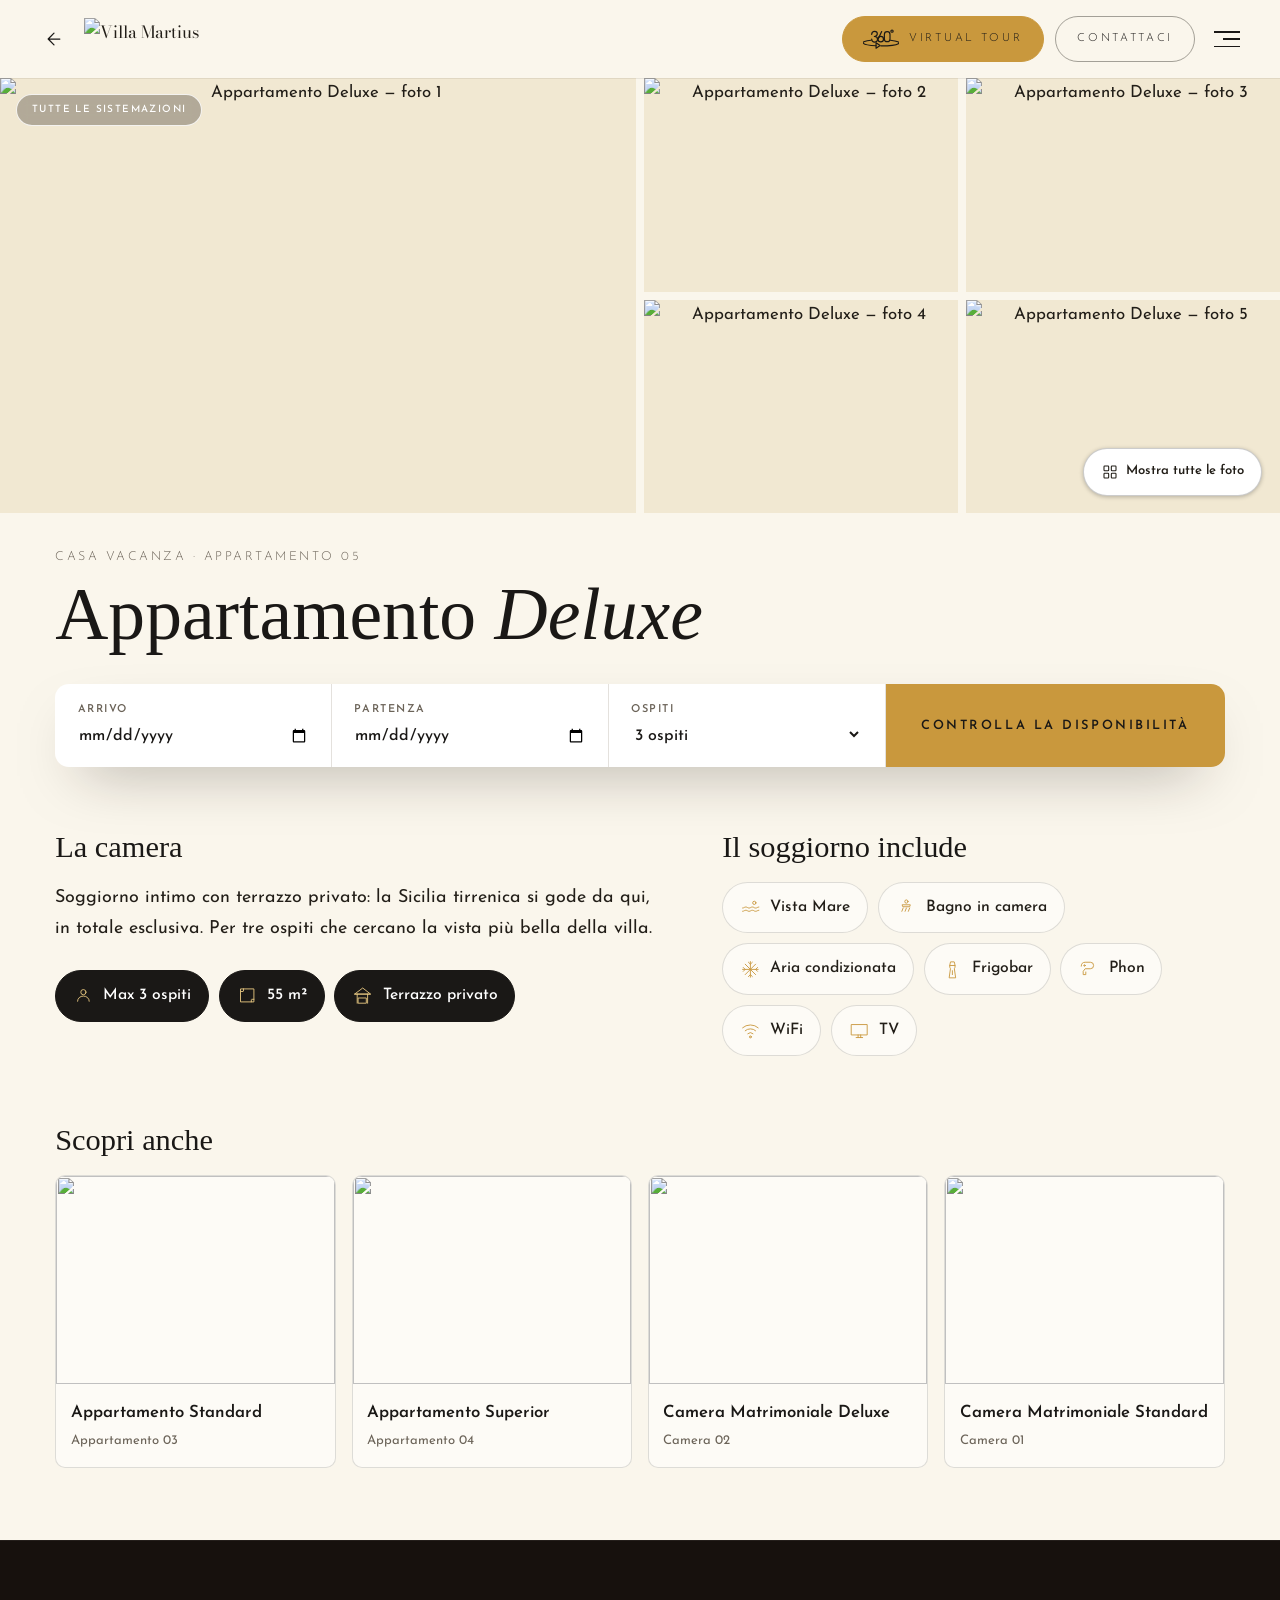
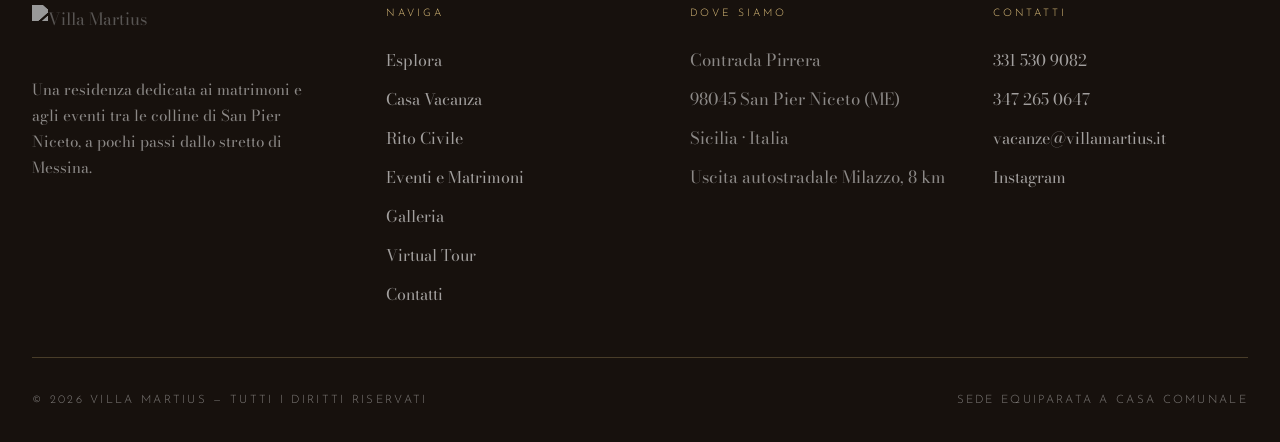
==== commit 0b1a96be: "Redesign luxury: avorio + inchiostro carbone + oro champagne Sostituisce la palette travertino/terra" ====
--- a/appartamento-deluxe.html
+++ b/appartamento-deluxe.html
@@ -12,12 +12,12 @@
 <meta property="og:description" content="Appartamento Deluxe a Villa Martius — max 3 ospiti, 55 m&sup2;. Casa Vacanza a San Pier Niceto, Messina.">
 <meta property="og:image" content="assets/img/hero-garden.jpg">
 <meta property="og:type" content="website">
-<meta name="theme-color" content="#ECE4D4">
+<meta name="theme-color" content="#F4EFE3">
 <link rel="icon" type="image/png" href="assets/img/logo.png">
 <link rel="preconnect" href="https://fonts.googleapis.com">
 <link rel="preconnect" href="https://fonts.gstatic.com" crossorigin>
-<link href="https://fonts.googleapis.com/css2?family=Cormorant+Garamond:ital,wght@0,300;0,400;0,500;0,600;1,300;1,400&family=Josefin+Sans:wght@300;400&display=swap" rel="stylesheet">
-<link href="https://fonts.googleapis.com/css2?family=Instrument+Serif:ital@0;1&family=Instrument+Sans:wght@400;500;600&display=swap" rel="stylesheet">
+<link href="https://fonts.googleapis.com/css2?family=Bodoni+Moda:ital,wght@0,400;0,500;0,600;1,400;1,500&family=Josefin+Sans:wght@300;400;500&display=swap" rel="stylesheet">
+<link href="https://fonts.googleapis.com/css2?family=Bodoni+Moda:ital,wght@0,400;0,500;0,600;1,400;1,500&family=Josefin+Sans:wght@300;400;500&display=swap" rel="stylesheet">
 <link rel="stylesheet" href="assets/css/style.css">
 </head>
 <body class="">
--- a/assets/css/style.css
+++ b/assets/css/style.css
@@ -1,25 +1,34 @@
 /* ═══════════════════════════════════════════════════════════
    VILLA MARTIUS · Design System
-   Ispirazione: Borgo Egnazia — travertino caldo, editoriale
+   Direzione: luxury contemporaneo — avorio luminoso, inchiostro
+   carbone, un solo oro champagne come firma. Niente rosso, niente
+   verde scuro: un solo accento, usato con sicurezza.
    ═══════════════════════════════════════════════════════════ */
 
 :root {
-  /* Palette — Travertino & Terracotta (default) */
-  --bg:         #ECE4D4;
-  --bg-warm:    #DCD0B4;
-  --bg-dark:    #1B1713;
-  --dark:       #1B1713;
-  --body-txt:   #241C15;
-  --muted:      #6B5F4E;
-  --gold:       #9C4E2B;
-  --gold-lt:    #D98B5F;
-  --terracotta: #9C4E2B;
-  --rule:       rgba(90,70,45,0.22);
-  --rule-dark:  rgba(255,255,255,0.14);
-  --title:      #1B1713;   /* default = come dark (travertino) */
+  /* Ground */
+  --bg:         #FAF6EC;
+  --bg-warm:    #F1E8D2;
+  --bg-dark:    #1A1816;
+  --dark:       #1A1816;
+  --body-txt:   #221E18;
+  --muted:      #6B6358;
+
+  /* Oro champagne — l'unica firma del sito: CTA, hover, filo, label */
+  --gold:       #C9983D;
+  --gold-lt:    #E7C780;
+
+  /* Alias: stesso oro, nessun secondo colore a competere */
+  --wax:        #C9983D;
+  --wax-lt:     #E7C780;
+  --terracotta: #C9983D;   /* alias retrocompatibile */
+
+  --rule:       rgba(34,30,24,0.14);
+  --rule-dark:  rgba(231,199,128,0.24);
+  --title:      #1A1816;
 
   /* Type */
-  --serif:      'Cormorant Garamond', 'Times New Roman', Georgia, serif;
+  --serif:      'Bodoni Moda', 'Didot', 'Times New Roman', Georgia, serif;
   --sans:       'Josefin Sans', system-ui, sans-serif;
 
   /* Scale */
@@ -72,7 +81,7 @@
 img, svg { display: block; max-width: 100%; }
 a { color: inherit; text-decoration: none; }
 button { cursor: pointer; border: none; background: none; font: inherit; color: inherit; }
-::selection { background: var(--gold); color: #fff; }
+::selection { background: var(--wax); color: #fff; }
 
 /* ─── TYPOGRAPHY UTILITIES ────────────────────────────────── */
 .label {
@@ -81,9 +90,9 @@
   font-size: 0.7rem;
   letter-spacing: 0.28em;
   text-transform: uppercase;
-  color: var(--gold);
-}
-.label-dark { color: var(--gold-lt); }
+  color: var(--wax);
+}
+.label-dark { color: var(--wax-lt); }
 .display {
   font-family: var(--serif);
   font-weight: 300;
@@ -104,7 +113,7 @@
   display: inline-block;
   width: 44px;
   height: 1px;
-  background: var(--gold);
+  background: var(--wax);
   margin: 1.5rem 0;
   border: none;
 }
@@ -135,7 +144,7 @@
 .btn-solid-dark {
   background: var(--dark); color: var(--bg); border-color: var(--dark);
 }
-.btn-solid-dark:hover { background: var(--gold); border-color: var(--gold); }
+.btn-solid-dark:hover { background: var(--wax); border-color: var(--wax); }
 .link-underline {
   font-family: var(--sans);
   font-weight: 300;
@@ -143,16 +152,16 @@
   letter-spacing: 0.24em;
   text-transform: uppercase;
   color: var(--dark);
-  border-bottom: 1px solid var(--gold);
+  border-bottom: 1px solid var(--wax);
   padding-bottom: 0.3rem;
   transition: color 0.3s, border-color 0.3s;
 }
-.link-underline:hover { color: var(--gold); }
+.link-underline:hover { color: var(--wax); }
 .link-underline-light {
   color: rgba(255,255,255,0.85);
-  border-color: var(--gold-lt);
-}
-.link-underline-light:hover { color: var(--gold-lt); }
+  border-color: var(--wax-lt);
+}
+.link-underline-light:hover { color: var(--wax-lt); }
 
 /* ─── NAVBAR ─────────────────────────────────────────────── */
 .nav {
@@ -193,9 +202,9 @@
 }
 .nav.solid .nav-links a,
 .nav.scrolled .nav-links a { color: var(--body-txt); }
-.nav-links a:hover { color: var(--gold-lt); }
+.nav-links a:hover { color: var(--wax-lt); }
 .nav.solid .nav-links a:hover,
-.nav.scrolled .nav-links a:hover { color: var(--gold); }
+.nav.scrolled .nav-links a:hover { color: var(--wax); }
 .nav-links a.active::after {
   content: "";
   position: absolute;
@@ -233,7 +242,7 @@
   margin-left: auto;
   transition: color 0.3s ease;
 }
-.hamburger:hover { color: var(--gold-lt); }
+.hamburger:hover { color: var(--wax-lt); }
 .hamb-icon {
   position: relative;
   width: 26px;
@@ -263,14 +272,14 @@
 .nav.solid .hamburger,
 .nav.scrolled .hamburger { color: var(--dark); }
 .nav.solid .hamburger:hover,
-.nav.scrolled .hamburger:hover { color: var(--gold); }
+.nav.scrolled .hamburger:hover { color: var(--wax); }
 
 /* ─── MOBILE MENU ──────────────────────────────────────────── */
 .mobile-menu {
   position: fixed;
   inset: 0;
   z-index: 200;
-  background: linear-gradient(160deg, #1B1713 0%, #2A1F16 60%, #1B1713 100%);
+  background: linear-gradient(160deg, #16231C 0%, #2A1F16 60%, #16231C 100%);
   display: flex;
   flex-direction: column;
   align-items: center;
@@ -289,7 +298,7 @@
   font-size: 0.68rem;
   letter-spacing: 0.42em;
   text-transform: uppercase;
-  color: var(--gold-lt);
+  color: var(--wax-lt);
   margin-bottom: 1.2rem;
 }
 .mobile-close {
@@ -307,7 +316,7 @@
   padding: 0.6rem 0.9rem;
   transition: color 0.3s;
 }
-.mobile-close:hover { color: var(--gold-lt); }
+.mobile-close:hover { color: var(--wax-lt); }
 .mobile-menu a {
   font-family: var(--serif);
   font-weight: 400;
@@ -327,12 +336,12 @@
   display: inline-block;
   width: 0;
   height: 1px;
-  background: var(--gold-lt);
+  background: var(--wax-lt);
   transition: width 0.35s ease;
 }
 .mobile-menu a:hover,
 .mobile-menu a.active {
-  color: var(--gold-lt);
+  color: var(--wax-lt);
 }
 .mobile-menu a:hover::before,
 .mobile-menu a.active::before {
@@ -346,16 +355,16 @@
   font-size: 0.72rem;
   letter-spacing: 0.32em;
   text-transform: uppercase;
-  color: var(--gold-lt);           /* testo oro chiaro */
+  color: var(--wax-lt);           /* testo oro chiaro */
   background: transparent;         /* ghost, non più bianco pieno */
-  border: 1px solid var(--gold-lt);
+  border: 1px solid var(--wax-lt);
   padding: 1.1rem 2.6rem;
   transition: background 0.35s, color 0.35s, letter-spacing 0.35s, border-color 0.35s;
 }
 .mobile-menu-cta:hover {
-  background: var(--gold-lt);
+  background: var(--wax-lt);
   color: var(--dark);
-  border-color: var(--gold-lt);
+  border-color: var(--wax-lt);
   letter-spacing: 0.36em;
 }
 
@@ -501,7 +510,7 @@
   margin-bottom: 1.4rem;
 }
 .breadcrumb a { color: inherit; transition: color 0.3s; }
-.breadcrumb a:hover { color: var(--gold-lt); }
+.breadcrumb a:hover { color: var(--wax-lt); }
 
 /* ─── SECTION LAYOUTS ──────────────────────────────────────── */
 .section {
@@ -512,7 +521,7 @@
 .section-dark { background: var(--dark); color: rgba(255,255,255,0.85); }
 .section-dark .display { color: #fff; }
 .section-dark .body-copy { color: rgba(255,255,255,0.7); }
-.section-dark .label { color: var(--gold-lt); }
+.section-dark .label { color: var(--wax-lt); }
 
 .section-header { text-align: center; margin-bottom: 4.5rem; }
 .section-header .display {
@@ -693,7 +702,7 @@
   font-weight: 400;
   font-style: italic;
   font-size: 1.4rem;
-  color: var(--gold);
+  color: var(--wax);
 }
 .timeline-body h3 {
   font-family: var(--serif);
@@ -743,7 +752,7 @@
   display: block;
   width: 10px;
   height: 1px;
-  background: var(--gold);
+  background: var(--wax);
   margin-top: 0.9em;
 }
 
@@ -864,7 +873,7 @@
   font-size: 0.62rem;
   letter-spacing: 0.24em;
   text-transform: uppercase;
-  color: var(--gold-lt);
+  color: var(--wax-lt);
 }
 .contact-details .c-val {
   font-family: var(--serif);
@@ -873,7 +882,7 @@
   color: rgba(255,255,255,0.85);
   line-height: 1.5;
 }
-.contact-details a:hover { color: var(--gold-lt); }
+.contact-details a:hover { color: var(--wax-lt); }
 
 /* Form */
 .contact-form { display: flex; flex-direction: column; }
@@ -916,7 +925,7 @@
 .form-field input:focus,
 .form-field select:focus,
 .form-field textarea:focus {
-  border-bottom-color: var(--gold-lt);
+  border-bottom-color: var(--wax-lt);
 }
 .form-field select option { background: var(--dark); color: #fff; }
 .form-field textarea { resize: vertical; min-height: 90px; }
@@ -928,7 +937,7 @@
   line-height: 1.6;
   margin: 0.5rem 0 1.5rem;
 }
-.form-privacy a { color: var(--gold-lt); }
+.form-privacy a { color: var(--wax-lt); }
 
 /* Footer */
 .footer {
@@ -964,7 +973,7 @@
   font-size: 0.65rem;
   letter-spacing: 0.28em;
   text-transform: uppercase;
-  color: var(--gold-lt);
+  color: var(--wax-lt);
   margin-bottom: 1.4rem;
 }
 .footer-col ul { list-style: none; display: flex; flex-direction: column; gap: 0.6rem; }
@@ -974,7 +983,7 @@
   color: rgba(255,255,255,0.6);
   transition: color 0.3s;
 }
-.footer-col a:hover { color: var(--gold-lt); }
+.footer-col a:hover { color: var(--wax-lt); }
 .footer-bottom {
   max-width: 1240px;
   margin: 2rem auto 0;
@@ -991,7 +1000,7 @@
   gap: 1rem;
 }
 .footer-bottom a { color: inherit; transition: color 0.3s; }
-.footer-bottom a:hover { color: var(--gold-lt); }
+.footer-bottom a:hover { color: var(--wax-lt); }
 
 /* ─── Rooms grid (Casa Vacanze · Camere) ──────────────────── */
 .rooms-hero {
@@ -1041,7 +1050,7 @@
   border-bottom: 1px solid var(--rule);
 }
 .rooms-amenities-strip .label {
-  color: var(--gold);
+  color: var(--wax);
   display: block;
   margin-bottom: 1rem;
 }
@@ -1065,7 +1074,7 @@
   content: "·";
   position: absolute;
   right: -1.4rem;
-  color: var(--gold);
+  color: var(--wax);
   font-weight: 600;
 }
 @media (max-width: 640px) {
@@ -1086,7 +1095,7 @@
   font-size: 0.7rem;
   letter-spacing: 0.32em;
   text-transform: uppercase;
-  color: var(--gold);
+  color: var(--wax);
   margin-bottom: 0.9rem;
 }
 .rooms-intro-title {
@@ -1133,7 +1142,7 @@
 .room-card:hover {
   transform: translateY(-6px);
   box-shadow: 0 32px 70px -28px rgba(31,22,17,0.3);
-  border-color: var(--gold);
+  border-color: var(--wax);
 }
 .room-photo {
   position: relative;
@@ -1199,7 +1208,7 @@
 .room-divider {
   width: 32px;
   height: 1px;
-  background: var(--gold);
+  background: var(--wax);
   margin: 0.1rem 0 0.3rem;
 }
 .room-meta {
@@ -1308,7 +1317,7 @@
 .rd-showall { position: absolute; right: 1.1rem; bottom: 1.1rem; z-index: 3; display: inline-flex; align-items: center; gap: .5rem; padding: .7rem 1.1rem; background: #fff; color: var(--ink); border: 1px solid rgba(0,0,0,.2); border-radius: 999px; font-family: var(--sans); font-weight: 600; font-size: .82rem; box-shadow: 0 1px 4px rgba(0,0,0,.25); cursor: pointer; transition: transform .2s ease; }
 .rd-showall:hover { transform: scale(1.03); }
 .rd-showall svg { width: 16px; height: 16px; fill: none; stroke: currentColor; stroke-width: 1.6; }
-.rd-showall:focus-visible { outline: 2px solid var(--gold); outline-offset: 2px; }
+.rd-showall:focus-visible { outline: 2px solid var(--wax); outline-offset: 2px; }
 @media (min-width: 901px) { .rd-swap { display: none; } }
 .rd-tile:hover img { transform: scale(1.04); }
 
@@ -1332,12 +1341,12 @@
 .rd-field input, .rd-field select { width: 100%; border: 0; padding: .3rem 0 0; background: none; font: 500 1rem var(--rd-sans); color: var(--dark); min-height: 30px; }
 .rd-cta {
   border: 0; border-radius: 0 14px 14px 0; padding: 0 2.2rem; min-height: 68px; cursor: pointer;
-  background: var(--gold); color: var(--dark);
+  background: var(--wax); color: var(--dark);
   font: 600 .8rem var(--rd-sans); letter-spacing: .2em; text-transform: uppercase;
   transition: background .3s, color .3s;
 }
 .rd-cta:hover { background: var(--dark); color: #fff; }
-.rd-cta:focus-visible, .rd-tile:focus-visible, .rd-card:focus-visible, .rd-crumb:focus-visible, .rd-field input:focus-visible, .rd-field select:focus-visible { outline: 2px solid var(--gold); outline-offset: 3px; }
+.rd-cta:focus-visible, .rd-tile:focus-visible, .rd-card:focus-visible, .rd-crumb:focus-visible, .rd-field input:focus-visible, .rd-field select:focus-visible { outline: 2px solid var(--wax); outline-offset: 3px; }
 
 /* Descrizione + servizi */
 .rd-body { display: grid; grid-template-columns: 1.2fr 1fr; gap: 4rem; padding: 4rem 2.2rem 1rem; }
@@ -1348,8 +1357,8 @@
 .rd-fact { background: var(--dark); color: #fff; border-color: var(--dark); }
 .rd-ic { display: inline-flex; width: 1.3rem; height: 1.3rem; }
 .rd-ic svg { width: 100%; height: 100%; fill: none; stroke: currentColor; stroke-width: 1.4; stroke-linecap: round; stroke-linejoin: round; }
-.rd-chip .rd-ic { color: var(--gold); }
-.rd-fact .rd-ic { color: var(--gold-lt); }
+.rd-chip .rd-ic { color: var(--wax); }
+.rd-fact .rd-ic { color: var(--wax-lt); }
 
 /* Altre sistemazioni */
 .rd-more { padding: 3.2rem 2.2rem 0; }
@@ -1546,8 +1555,8 @@
 }
 .splash-cta svg { transition: transform 0.4s; }
 .splash:hover .splash-cta {
-  background: var(--gold);
-  color: #fff;
+  background: var(--wax);
+  color: var(--dark);
   gap: 1.4rem;
 }
 .splash:hover .splash-cta svg { transform: translateX(4px); }
@@ -1556,12 +1565,13 @@
 .hub {
   min-height: calc(100svh - 76px);   /* leaves room for nav */
   padding-top: 76px;                 /* room for fixed nav */
+  background: var(--dark);
 }
 .hub-grid {
   display: grid;
   grid-template-columns: 1fr 1fr;
   grid-template-rows: 1fr 1fr;
-  gap: 0;
+  gap: 3px;
   min-height: calc(100svh - 76px);
 }
 .hub-tile {
@@ -1593,7 +1603,7 @@
 .hub-tile:hover .hub-tile-bg { transform: scale(1.045); }
 .hub-tile:hover .hub-tile-overlay { opacity: 0.85; }
 .hub-tile-content {
-  padding: 2.75rem 3rem;
+  padding: 3rem 3.25rem;
   transform: translateY(0);
   transition: transform 0.5s cubic-bezier(0.2, 0.8, 0.2, 1);
 }
@@ -1601,42 +1611,45 @@
 .hub-tile-label { display: none; }
 .hub-tile-title {
   font-family: var(--serif);
-  font-weight: 400;
-  font-size: clamp(1.7rem, 2.6vw, 2.35rem);
-  line-height: 1.15;
-  letter-spacing: 0.01em;
+  font-weight: 500;
+  font-size: clamp(2.1rem, 3.4vw, 3.1rem);
+  line-height: 1.08;
+  letter-spacing: 0.005em;
   color: #fff;
-  margin-bottom: 0.5rem;
-  text-shadow: 0 1px 16px rgba(0,0,0,0.4);
+  margin-bottom: 0.9rem;
+  text-shadow: 0 1px 20px rgba(0,0,0,0.4);
 }
 .hub-tile-sub {
+  position: relative;
   display: block;
   font-family: var(--sans);
   font-style: normal;
   font-weight: 400;
-  font-size: 0.82rem;
-  letter-spacing: 0.04em;
-  color: rgba(255,255,255,0.82);
-  text-shadow: 0 1px 10px rgba(0,0,0,0.35);
-}
-.hub-tile::after {
+  font-size: 0.78rem;
+  letter-spacing: 0.14em;
+  text-transform: uppercase;
+  color: var(--gold-lt);
+  text-shadow: 0 1px 10px rgba(0,0,0,0.4);
+  padding-top: 0.9rem;
+}
+.hub-tile-sub::before {
   content: "";
   position: absolute;
-  bottom: 0; left: 3rem;
-  width: 0;
+  top: 0; left: 0;
   height: 1px;
-  background: rgba(255,255,255,0.7);
-  transition: width 0.6s ease;
-}
-.hub-tile:hover::after { width: 2.5rem; }
+  width: 2.5rem;
+  background: rgba(231,199,128,0.5);
+  transition: width 0.5s cubic-bezier(0.2, 0.8, 0.2, 1), background 0.5s ease;
+}
+.hub-tile:hover .hub-tile-sub::before { width: 100%; background: rgba(231,199,128,0.9); }
 
 /* ─── NAV V2 (persistent with CTA) ─────────────────────────── */
 .nav.v2 {
   grid-template-columns: auto 1fr auto;
   padding: 1rem 2rem;
-  background: rgba(236,228,212,0.96);   /* travertino chiaro */
-  backdrop-filter: blur(10px);
-  box-shadow: 0 1px 0 rgba(36,28,21,0.1);
+  background: rgba(250,246,236,0.92);   /* avorio luminoso, glass */
+  backdrop-filter: blur(14px);
+  box-shadow: 0 1px 0 rgba(34,30,24,0.08);
 }
 /* Nav senza freccia (esplora.html): logo a sinistra, actions a destra */
 .nav.v2.no-back { grid-template-columns: auto 1fr; }
@@ -1648,11 +1661,11 @@
 }
 .nav.v2 .hamburger {
   display: inline-flex;
-  color: #1B1713;                       /* marrone scuro caldo */
+  color: var(--dark);
   margin: 0;
   padding: 0.5rem;
 }
-.nav.v2 .hamburger:hover { color: var(--gold); }
+.nav.v2 .hamburger:hover { color: var(--wax); }
 .nav.v2 .hamb-label { display: none; } /* la parola Menu non compare in nav v2 */
 
 /* ─── NAV BACK (solo icona freccia, in ogni pagina) ──────── */
@@ -1664,13 +1677,13 @@
   background: transparent;
   border: none;
   cursor: pointer;
-  color: #1B1713;
+  color: var(--dark);
   min-width: 44px;
   min-height: 44px;
   transition: color 0.3s ease, transform 0.3s ease;
 }
 .nav-back:hover {
-  color: var(--gold);
+  color: var(--wax);
   transform: translateX(-3px);
 }
 .nav-back svg {
@@ -1684,7 +1697,7 @@
   display: block;
 }
 .nav.v2.on-dark .nav-back { color: #fff; }
-.nav.v2.on-dark .nav-back:hover { color: var(--gold-lt); }
+.nav.v2.on-dark .nav-back:hover { color: var(--wax-lt); }
 .nav.v2 .nav-logo { justify-content: flex-start; padding-left: 0.5rem; }
 .nav-actions {
   display: flex;
@@ -1708,11 +1721,11 @@
   border: 1px solid;
   border-radius: 999px;
 }
-.nav-cta { color: var(--dark); border-color: var(--dark); }
-.nav-cta:hover { background: var(--dark); color: var(--bg); }
-/* Virtual Tour: terracotta FISSO in tutte le pagine (indipendente dal theme) */
-.nav-vt { color: #fff; background: #9C4E2B; border-color: #9C4E2B; }
-.nav-vt:hover { background: var(--dark); border-color: var(--dark); color: #fff; }
+.nav-cta { color: var(--dark); border-color: rgba(34,30,24,0.4); }
+.nav-cta:hover { background: var(--dark); color: var(--bg); border-color: var(--dark); }
+/* Virtual Tour: ceralacca FISSO in tutte le pagine (indipendente dal theme) */
+.nav-vt { color: var(--dark); background: #C9983D; border-color: #C9983D; }
+.nav-vt:hover { background: var(--dark); border-color: var(--dark); color: var(--gold-lt); }
 .nav-cta-icon {
   width: 20px;
   height: 20px;
@@ -1740,7 +1753,7 @@
 }
 .nav.v2.on-dark .nav-logo img { filter: brightness(0) invert(1); }
 .nav.v2.on-dark .hamburger { color: #fff; }
-.nav.v2.on-dark .hamburger:hover { color: var(--gold-lt); }
+.nav.v2.on-dark .hamburger:hover { color: var(--wax-lt); }
 .nav.v2.on-dark .nav-cta {
   color: #fff;
   border-color: rgba(255,255,255,0.7);
@@ -1750,13 +1763,13 @@
   color: var(--dark);
 }
 .nav.v2.on-dark .nav-vt {
-  color: var(--gold-lt);
+  color: var(--wax-lt);
   border-color: rgba(201,166,107,0.75);
 }
 .nav.v2.on-dark .nav-vt:hover {
-  background: var(--gold-lt);
+  background: var(--wax-lt);
   color: var(--dark);
-  border-color: var(--gold-lt);
+  border-color: var(--wax-lt);
 }
 
 /* ─── HUB 2-TILE (intermediate hub Matrimoni/Eventi) ────── */
@@ -1791,7 +1804,7 @@
   transition: padding-left 0.3s ease;
 }
 .service-list li:hover { padding-left: 0.4rem; }
-.service-list li:hover .num { color: var(--gold-lt); }
+.service-list li:hover .num { color: var(--wax-lt); }
 .service-list .num { transition: color 0.3s ease; }
 .service-list li:last-child { border-bottom: 1px solid var(--rule); }
 .service-list .num {
@@ -1799,7 +1812,7 @@
   font-weight: 400;
   font-style: italic;
   font-size: 1.2rem;                    /* era 1.5rem */
-  color: var(--gold);
+  color: var(--wax);
   line-height: 1;
 }
 .service-list h4 {
@@ -1849,7 +1862,7 @@
   margin-bottom: 3rem;
 }
 .vt-placeholder .label {
-  color: var(--gold);
+  color: var(--wax);
   margin-bottom: 1.4rem;
 }
 .vt-placeholder h1 {
@@ -2132,10 +2145,10 @@
 /* la sfumatura è divisa per sezioni, senza stacchi: parte dal travertino del sito,
    passa per tramonto, viola e notte, e si chiude sul colore del footer */
 .ev-sky > section { background: linear-gradient(180deg, var(--a), var(--b)); }
-.ev-story { --a: #ECE4D4; --b: #ECE4D4; }
-.ev-intro { --a: #ECE4D4; --b: #ECE4D4; }
+.ev-story { --a: #F4EFE3; --b: #F4EFE3; }
+.ev-intro { --a: #F4EFE3; --b: #F4EFE3; }
 /* il tramonto parte subito dopo "Occasioni rare" */
-.ev-ch.c1 { --a: #ECE4D4; --b: #6A4466; background: linear-gradient(180deg, #ECE4D4 0%, #E3B07A 22%, #D98B66 45%, #BF6F62 62%, #8F5468 82%, #6A4466 100%); color: #2A1410; }
+.ev-ch.c1 { --a: #F4EFE3; --b: #6A4466; background: linear-gradient(180deg, #F4EFE3 0%, #E3B07A 22%, #D98B66 45%, #BF6F62 62%, #8F5468 82%, #6A4466 100%); color: #2A1410; }
 .ev-ch.c1 .ev-tag { color: #4A2012; }
 .ev-ch.c1 .ev-tx h3 { color: #2A1410; }
 .ev-ch.c1 .ev-tx p { color: #2A1410; }
@@ -2188,9 +2201,9 @@
 
 .ev-end { padding: 5rem 0 7rem; }
 .ev-quote { font-family: var(--serif); font-style: italic; font-weight: 500; font-size: clamp(2rem, 4.6vw, 3.4rem); line-height: 1.12; margin: 0 0 2.2rem; color: #fff; text-wrap: balance; }
-.ev-btn { display: inline-flex; align-items: center; justify-content: center; min-height: 54px; padding: 0 2.4rem; border-radius: 999px; border: 1.5px solid var(--gold-lt); color: #fff; text-decoration: none; background: transparent; font-family: var(--sans); font-weight: 300; font-size: .76rem; letter-spacing: .24em; text-transform: uppercase; transition: background .3s, color .3s; }
-.ev-btn:hover { background: var(--gold-lt); color: var(--dark); }
-.ev-btn:focus-visible, .ev-sky a:focus-visible { outline: 2px solid var(--gold-lt); outline-offset: 4px; }
+.ev-btn { display: inline-flex; align-items: center; justify-content: center; min-height: 54px; padding: 0 2.4rem; border-radius: 999px; border: 1.5px solid var(--wax-lt); color: #fff; text-decoration: none; background: transparent; font-family: var(--sans); font-weight: 300; font-size: .76rem; letter-spacing: .24em; text-transform: uppercase; transition: background .3s, color .3s; }
+.ev-btn:hover { background: var(--wax-lt); color: var(--dark); }
+.ev-btn:focus-visible, .ev-sky a:focus-visible { outline: 2px solid var(--wax-lt); outline-offset: 4px; }
 .ev-light a:focus-visible { outline-color: var(--dark); }
 
 /* comparsa dolce (i contenuti restano visibili senza JS) */
@@ -2215,8 +2228,8 @@
 @media (prefers-reduced-motion: reduce) { .js-rv .rv { transition: none; } .ev-btn { transition: none; } }
 
 /* ─── MATRIMONI · titolo e fedi fissi, lettera a destra, cartoline d'album ─── */
-.mt-body { --mt-ink: #2B1810; --mt-lab: #4A2012; --mt-rule: rgba(74,32,18,.38); background: #ECE4D4; }
-.mt-page { position: relative; isolation: isolate; padding-bottom: 6rem; background: linear-gradient(180deg, #ECE4D4 0%, #D3BF98 100%); }
+.mt-body { --mt-ink: #2B1810; --mt-lab: #4A2012; --mt-rule: rgba(74,32,18,.38); background: #F4EFE3; }
+.mt-page { position: relative; isolation: isolate; padding-bottom: 6rem; background: linear-gradient(180deg, #F4EFE3 0%, #D3BF98 100%); }
 .mt-split { display: grid; grid-template-columns: minmax(0, 5fr) minmax(0, 7fr); max-width: 1240px; margin: 0 auto; }
 .mt-stick { position: sticky; top: 0; height: 100vh; min-height: 560px; display: flex; flex-direction: column; justify-content: center; padding: 6rem 2rem 3rem 3.4rem; }
 .mt-stick .label, .mt-sec .label { display: block; color: var(--mt-lab); }
@@ -2258,7 +2271,7 @@
 
 .mt-end { margin-top: 3.4rem; text-align: center; display: flex; flex-direction: column; align-items: center; }
 .mt-sig { align-self: flex-start; font-family: var(--serif); font-style: italic; font-weight: 500; font-size: 1.45rem; color: var(--mt-ink); margin-bottom: 2.2rem; }
-.mt-seal { display: inline-flex; align-items: center; justify-content: center; width: 128px; height: 128px; border-radius: 50%; text-align: center; text-decoration: none; background: #9C4E2B; color: #fff; font-family: var(--sans); font-weight: 400; font-size: .68rem; letter-spacing: .2em; line-height: 1.6; text-transform: uppercase; box-shadow: 0 12px 28px -12px rgba(60,40,15,.6), inset 0 0 0 6px rgba(255,255,255,.14); transition: transform .3s, background .3s; }
+.mt-seal { display: inline-flex; align-items: center; justify-content: center; width: 128px; height: 128px; border-radius: 50%; text-align: center; text-decoration: none; background: #C9983D; color: #fff; font-family: var(--sans); font-weight: 400; font-size: .68rem; letter-spacing: .2em; line-height: 1.6; text-transform: uppercase; box-shadow: 0 12px 28px -12px rgba(60,40,15,.6), inset 0 0 0 6px rgba(255,255,255,.14); transition: transform .3s, background .3s; }
 .mt-seal:hover { transform: rotate(-4deg) scale(1.05); background: var(--dark); }
 .mt-seal:focus-visible { outline: 2px solid var(--mt-ink); outline-offset: 5px; }
 
@@ -2269,7 +2282,7 @@
   .mt-split { grid-template-columns: 1fr; }
   .mt-stick { position: relative; height: auto; min-height: 0; padding: 6.6rem 1.3rem 1rem; align-items: center; text-align: center; }
   .mt-stick .rule-gold { margin-left: auto; margin-right: auto; }
-  .mt-page { padding-bottom: 5rem; background: linear-gradient(180deg, #ECE4D4 0%, #D3BF98 100%); }
+  .mt-page { padding-bottom: 5rem; background: linear-gradient(180deg, #F4EFE3 0%, #D3BF98 100%); }
   .mt-title { font-size: clamp(2.2rem, 9vw, 3rem); margin-bottom: 1.4rem; }
   .mt-rings { width: min(100%, 220px); }
   .mt-main { padding: 1.6rem 1.3rem 3.6rem; max-width: none; }
@@ -2296,9 +2309,9 @@
 .mt-lb-fig { position: relative; margin: 0; max-width: min(1100px, 94vw); display: flex; flex-direction: column; align-items: center; }
 .mt-lb-img { display: block; max-width: 100%; max-height: calc(100vh - 11rem); max-height: calc(100dvh - 11rem); width: auto; height: auto; object-fit: contain; border: 8px solid #FBF4E4; border-radius: 12px; box-shadow: 0 30px 80px -20px rgba(0,0,0,.7); background: #CDB48A; touch-action: pan-y pinch-zoom; user-select: none; -webkit-user-select: none; }
 .mt-lb-cap { margin-top: 1rem; font-family: var(--serif); font-style: italic; font-size: 1.15rem; color: #EADFC6; text-align: center; max-width: 60ch; }
-.mt-lb-n { margin-top: .3rem; font-family: var(--sans); font-weight: 300; font-size: .68rem; letter-spacing: .3em; color: #D98B5F; }
+.mt-lb-n { margin-top: .3rem; font-family: var(--sans); font-weight: 300; font-size: .68rem; letter-spacing: .3em; color: #E7C780; }
 .mt-lb button { z-index: 2; font: inherit; border: 0; cursor: pointer; color: #FBF4E4; background: rgba(23,17,13,.4); -webkit-tap-highlight-color: transparent; }
-.mt-lb button:focus-visible { outline: 2px solid #D98B5F; outline-offset: 2px; }
+.mt-lb button:focus-visible { outline: 2px solid #E7C780; outline-offset: 2px; }
 .mt-lb-x { position: absolute; top: max(.9rem, env(safe-area-inset-top)); right: 1rem; width: 46px; height: 46px; border-radius: 50%; border: 1px solid rgba(251,244,228,.45) !important; display: flex; align-items: center; justify-content: center; }
 .mt-lb-p, .mt-lb-nx { position: absolute; top: 50%; width: 46px; height: 46px; margin-top: -23px; border-radius: 50%; display: flex; align-items: center; justify-content: center; }
 .mt-lb-p { left: .8rem; } .mt-lb-nx { right: .8rem; }
@@ -2341,7 +2354,7 @@
 .ct-page .form-field select option { background: #5A4733; color: #F8F0DE; }
 .ct-page .form-privacy { color: #D9CBAE; font-size: .72rem; }
 .ct-page .form-privacy a { color: #F0D9A4; }
-.ct-page .contact-form .btn-solid-dark { background: #9C4E2B; border-color: #9C4E2B; color: #fff; border-radius: 999px; min-height: 54px; transition: background .3s, color .3s, border-color .3s; }
+.ct-page .contact-form .btn-solid-dark { background: #C9983D; border-color: #C9983D; color: #fff; border-radius: 999px; min-height: 54px; transition: background .3s, color .3s, border-color .3s; }
 .ct-page .contact-form .btn-solid-dark:hover { background: #F1E7D2; border-color: #F1E7D2; color: #3A2D21; }
 .ct-page .contact-form .btn-solid-dark:focus-visible, .ct-page .section-dark a:focus-visible { outline: 2px solid #F0D9A4; outline-offset: 3px; }
 .ct-page .section:not(.section-dark) .label { color: #5A4733; }
@@ -2375,10 +2388,10 @@
 .mt-rings svg, .mt-fx svg { filter: drop-shadow(0 5px 6px rgba(80,50,10,.28)); }
 
 /* ─── RITO CIVILE · le partecipazioni (titolo fisso, cartoline che si impilano) ─── */
-.rc-body { background: #ECE4D4; }
+.rc-body { background: #F4EFE3; }
 .rc-body .footer { border-top: 0; }
 .rc-body .sr-only { position: absolute; width: 1px; height: 1px; overflow: hidden; clip: rect(0 0 0 0); white-space: nowrap; }
-.rc-page { position: relative; padding-bottom: 5rem; background: #ECE4D4; }
+.rc-page { position: relative; padding-bottom: 5rem; background: #F4EFE3; }
 .rc-split { display: grid; grid-template-columns: minmax(0, 5fr) minmax(0, 7fr); max-width: 1240px; margin: 0 auto; }
 .rc-stick { position: sticky; top: 0; height: 100vh; min-height: 560px; display: flex; flex-direction: column; justify-content: center; align-items: flex-start; padding: 6rem 2rem 3rem 3.4rem; overflow: hidden; }
 .rc-stick .label, .rc-sec .label, .rc-photo .label { display: block; color: var(--mt-lab); margin: 0; }
@@ -2386,7 +2399,7 @@
 .rc-title { position: relative; font-family: var(--serif); font-style: italic; font-weight: 400; font-size: clamp(2.3rem, 3.9vw, 3.6rem); line-height: 1.06; margin: 1.6rem 0 1.4rem; color: var(--mt-ink); text-wrap: balance; }
 .rc-title2 { color: var(--mt-ink); margin: 1.6rem 0 1.1rem; }
 .rc-small { font-family: var(--serif); font-size: 1.05rem; line-height: 1.5; color: #4A3322; margin: 0 0 1.8rem; max-width: 30ch; }
-.rc-cta { position: relative; display: inline-flex; align-items: center; justify-content: center; min-height: 52px; padding: 0 2rem; border-radius: 999px; background: #9C4E2B; border: 1.5px solid #9C4E2B; color: #fff; text-decoration: none; font-family: var(--sans); font-weight: 300; font-size: .72rem; letter-spacing: .24em; text-transform: uppercase; transition: background .3s, border-color .3s, transform .3s; }
+.rc-cta { position: relative; display: inline-flex; align-items: center; justify-content: center; min-height: 52px; padding: 0 2rem; border-radius: 999px; background: #C9983D; border: 1.5px solid #C9983D; color: #fff; text-decoration: none; font-family: var(--sans); font-weight: 300; font-size: .72rem; letter-spacing: .24em; text-transform: uppercase; transition: background .3s, border-color .3s, transform .3s; }
 .rc-cta:hover { background: var(--dark); border-color: var(--dark); transform: translateY(-2px); }
 .rc-cta:focus-visible { outline: 2px solid var(--mt-ink); outline-offset: 4px; }
 .rc-main { padding: 7.4rem 3.4rem 2rem 1.6rem; max-width: 720px; display: flex; flex-direction: column; gap: 4rem; }
@@ -2419,14 +2432,14 @@
 .rc-note:nth-child(even) { transform: rotate(.6deg); }
 .js-rv .rc-note.rv.in:nth-child(odd) { transform: rotate(-.6deg); }
 .js-rv .rc-note.rv.in:nth-child(even) { transform: rotate(.6deg); }
-.rc-n { font-family: var(--sans); font-weight: 300; font-size: .62rem; letter-spacing: .3em; color: var(--terra, #9C4E2B); }
+.rc-n { font-family: var(--sans); font-weight: 300; font-size: .62rem; letter-spacing: .3em; color: var(--terra, #C9983D); }
 .rc-note h3 { font-family: var(--serif); font-style: italic; font-weight: 500; font-size: 1.3rem; line-height: 1.15; margin: .35rem 0 .35rem; color: var(--mt-ink); }
 .rc-note p { font-family: var(--serif); font-size: 1.02rem; line-height: 1.5; margin: 0; color: #3A2818; }
 /* passi: cartoline che si impilano */
 .rc-stack { position: relative; padding-bottom: .5rem; }
 .rc-step { position: sticky; top: calc(104px + var(--i) * 16px); margin-bottom: 1.4rem; padding: 1.5rem 6rem 1.7rem 1.8rem; background: #FBF4E4; border-radius: 8px; box-shadow: 0 24px 40px -26px rgba(60,25,10,.75); transform: rotate(var(--r)); }
 .rc-step::before { content: ""; position: absolute; inset: 8px; border: 1px solid rgba(168,138,78,.5); border-radius: 4px; pointer-events: none; }
-.rc-stamp { position: absolute; right: 1.2rem; top: 1.1rem; width: 58px; height: 70px; display: grid; place-items: center; border: 2px dotted rgba(168,138,78,.85); background: rgba(213,196,164,.35); font-family: var(--serif); font-style: italic; font-weight: 500; font-size: 2rem; color: #9C4E2B; }
+.rc-stamp { position: absolute; right: 1.2rem; top: 1.1rem; width: 58px; height: 70px; display: grid; place-items: center; border: 2px dotted rgba(168,138,78,.85); background: rgba(213,196,164,.35); font-family: var(--serif); font-style: italic; font-weight: 500; font-size: 2rem; color: #C9983D; }
 .rc-step h3 { font-family: var(--serif); font-style: italic; font-weight: 500; font-size: 1.55rem; line-height: 1.12; margin: 0 0 .45rem; color: var(--mt-ink); }
 .rc-step p { font-family: var(--serif); font-size: 1.1rem; line-height: 1.55; margin: 0; color: #3A2818; }
 @media (max-width: 900px) {
